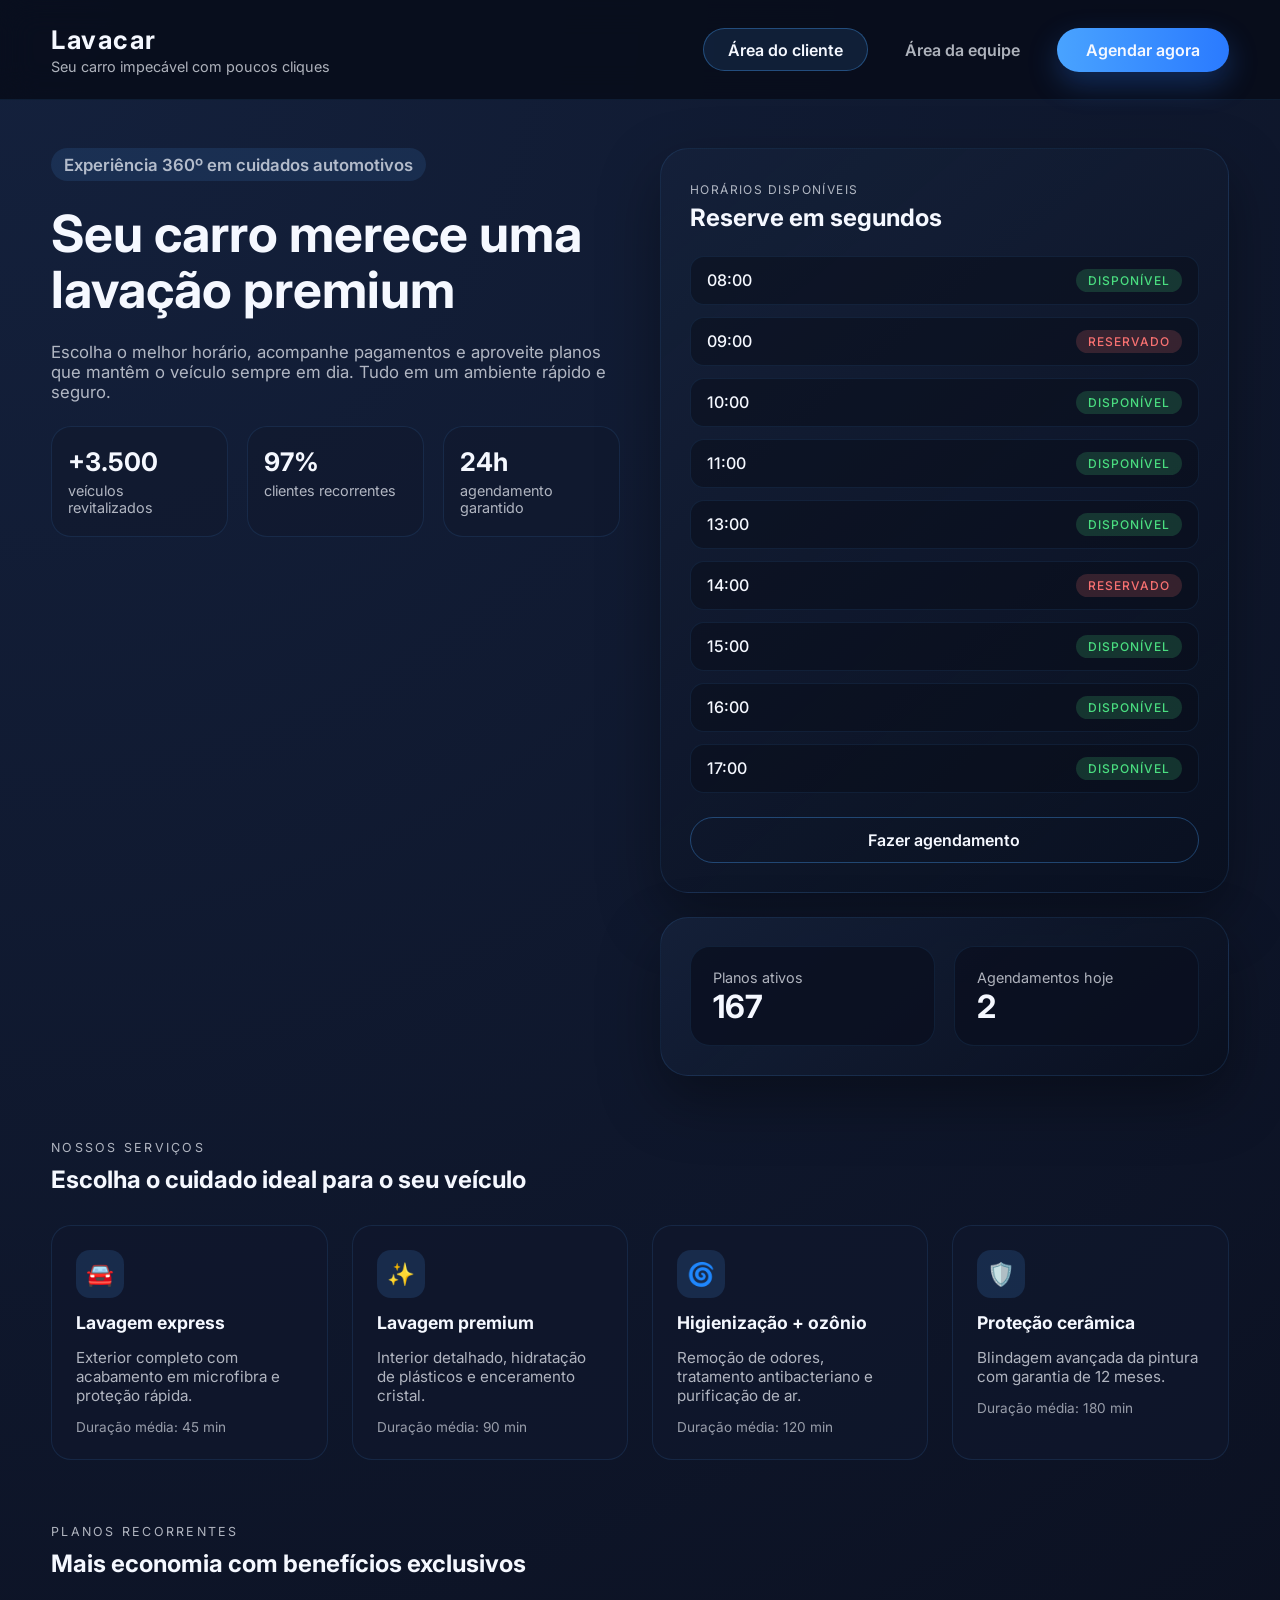
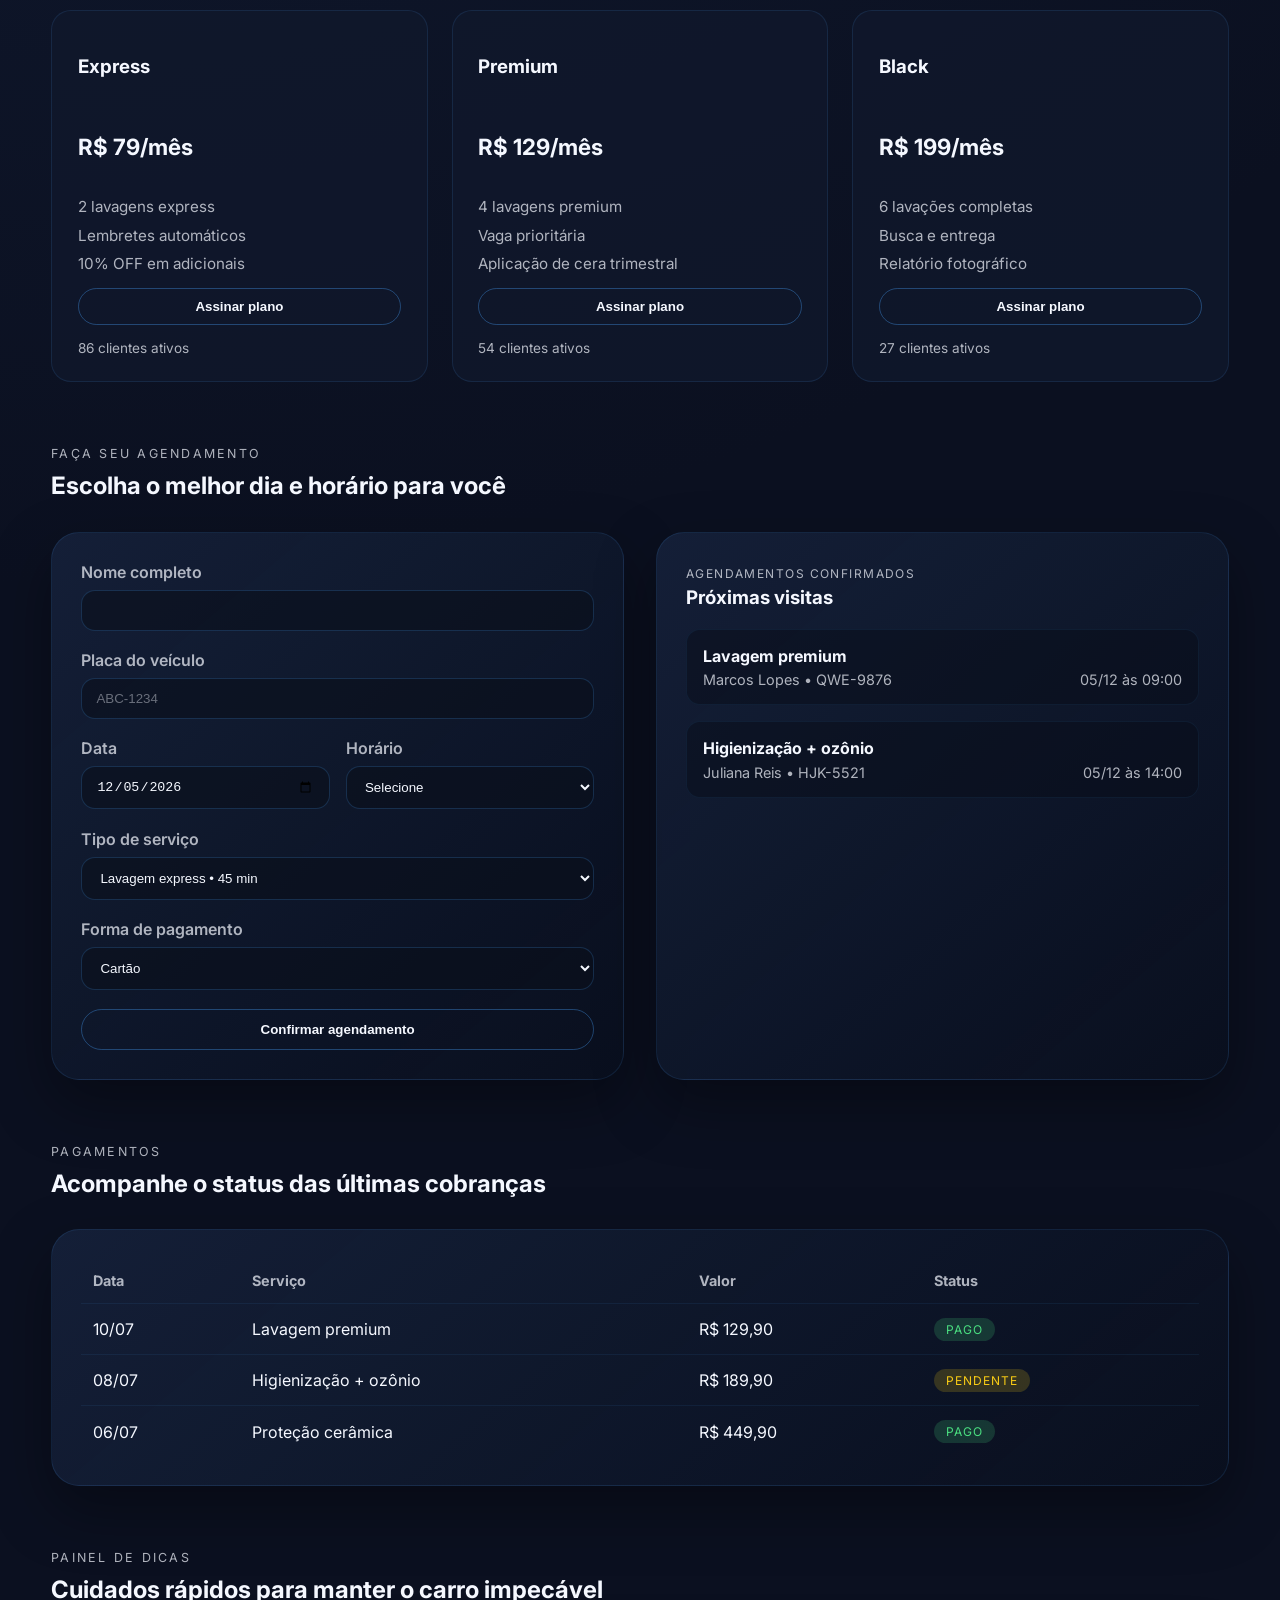
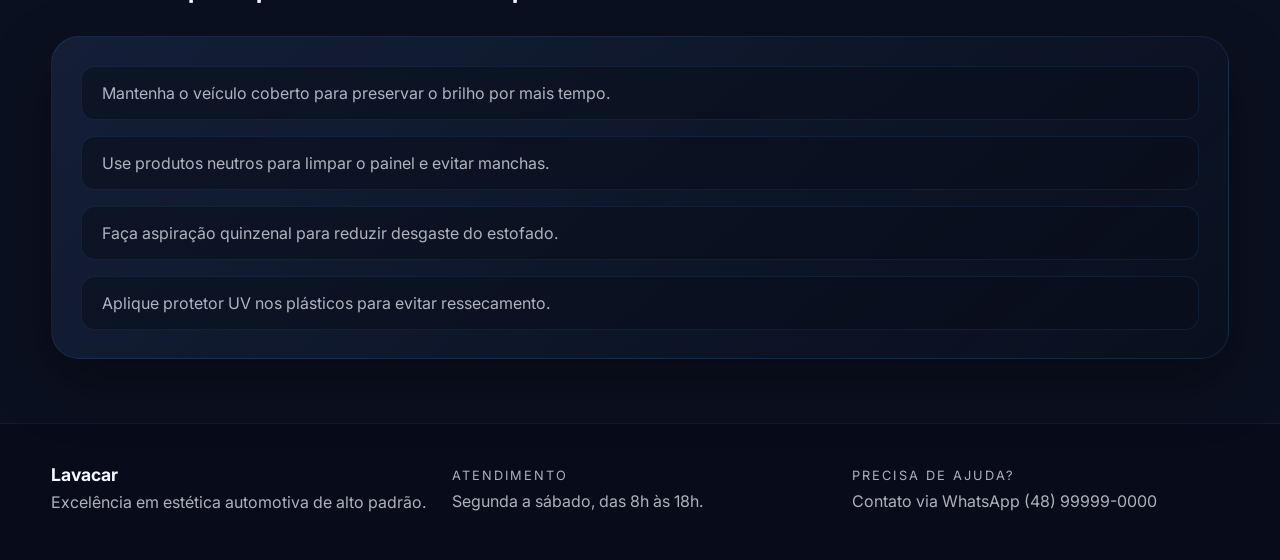
==== index.html @ 47fa8bb6 "Rebuild client and team dashboards" ====
<!DOCTYPE html>
<html lang="pt-BR">
  <head>
    <meta charset="UTF-8" />
    <meta name="viewport" content="width=device-width, initial-scale=1.0" />
    <title>Lavacar • Portal do Cliente</title>
    <link rel="preconnect" href="https://fonts.googleapis.com" />
    <link rel="preconnect" href="https://fonts.gstatic.com" crossorigin />
    <link
      href="https://fonts.googleapis.com/css2?family=Inter:wght@400;500;600;700&display=swap"
      rel="stylesheet"
    />
    <link rel="stylesheet" href="styles.css" />
  </head>
  <body data-page="cliente">
    <header class="top-bar">
      <div class="brand">
        <span class="brand__logo">Lavacar</span>
        <span class="brand__subtitle">Seu carro impecável com poucos cliques</span>
      </div>
      <nav class="top-bar__nav">
        <a class="nav-link is-active" href="index.html">Área do cliente</a>
        <a class="nav-link" href="equipe.html">Área da equipe</a>
        <a class="cta" href="#agendamento">Agendar agora</a>
      </nav>
    </header>

    <main class="page">
      <section class="hero">
        <div class="hero__content">
          <p class="hero__badge">Experiência 360º em cuidados automotivos</p>
          <h1>Seu carro merece uma lavação premium</h1>
          <p>
            Escolha o melhor horário, acompanhe pagamentos e aproveite planos que
            mantêm o veículo sempre em dia. Tudo em um ambiente rápido e seguro.
          </p>
          <div class="hero__highlights">
            <div>
              <strong>+3.500</strong>
              <span>veículos revitalizados</span>
            </div>
            <div>
              <strong>97%</strong>
              <span>clientes recorrentes</span>
            </div>
            <div>
              <strong>24h</strong>
              <span>agendamento garantido</span>
            </div>
          </div>
        </div>
        <aside class="hero__panel">
          <article class="card schedule-card">
            <header>
              <span class="card__label">Horários disponíveis</span>
              <h2>Reserve em segundos</h2>
            </header>
            <ul class="availability" id="availabilityList"></ul>
            <a href="#agendamento" class="btn-primary">Fazer agendamento</a>
          </article>
          <article class="card metric-card">
            <div>
              <span class="metric-card__label">Planos ativos</span>
              <strong id="activePlans">0</strong>
            </div>
            <div>
              <span class="metric-card__label">Agendamentos hoje</span>
              <strong id="todayBookings">0</strong>
            </div>
          </article>
        </aside>
      </section>

      <section class="section services" id="servicos">
        <header class="section__header">
          <span class="section__label">Nossos serviços</span>
          <h2>Escolha o cuidado ideal para o seu veículo</h2>
        </header>
        <div class="services__grid" id="servicesGrid"></div>
      </section>

      <section class="section plans" id="planos">
        <header class="section__header">
          <span class="section__label">Planos recorrentes</span>
          <h2>Mais economia com benefícios exclusivos</h2>
        </header>
        <div class="plans__grid" id="plansGrid"></div>
      </section>

      <section class="section booking" id="agendamento">
        <header class="section__header">
          <span class="section__label">Faça seu agendamento</span>
          <h2>Escolha o melhor dia e horário para você</h2>
        </header>
        <div class="booking__layout">
          <form class="card booking__form" id="bookingForm">
            <div class="form-field">
              <label for="bookingName">Nome completo</label>
              <input id="bookingName" name="name" type="text" required />
            </div>
            <div class="form-field">
              <label for="bookingPlate">Placa do veículo</label>
              <input
                id="bookingPlate"
                name="plate"
                type="text"
                placeholder="ABC-1234"
                required
              />
            </div>
            <div class="form-grid">
              <div class="form-field">
                <label for="bookingDate">Data</label>
                <input id="bookingDate" name="date" type="date" required />
              </div>
              <div class="form-field">
                <label for="bookingTime">Horário</label>
                <select id="bookingTime" name="time" required>
                  <option value="">Selecione</option>
                </select>
              </div>
            </div>
            <div class="form-field">
              <label for="bookingService">Tipo de serviço</label>
              <select id="bookingService" name="service" required></select>
            </div>
            <div class="form-field">
              <label for="bookingPayment">Forma de pagamento</label>
              <select id="bookingPayment" name="payment" required>
                <option value="Cartão">Cartão</option>
                <option value="Pix">Pix</option>
                <option value="Dinheiro">Dinheiro</option>
              </select>
            </div>
            <button type="submit" class="btn-primary">Confirmar agendamento</button>
          </form>
          <div class="card booking__list">
            <header>
              <span class="card__label">Agendamentos confirmados</span>
              <h3>Próximas visitas</h3>
            </header>
            <ul class="booking-list" id="bookingList"></ul>
          </div>
        </div>
      </section>

      <section class="section payments" id="pagamentos">
        <header class="section__header">
          <span class="section__label">Pagamentos</span>
          <h2>Acompanhe o status das últimas cobranças</h2>
        </header>
        <div class="card table-card">
          <table id="customerPayments">
            <thead>
              <tr>
                <th>Data</th>
                <th>Serviço</th>
                <th>Valor</th>
                <th>Status</th>
              </tr>
            </thead>
            <tbody></tbody>
          </table>
        </div>
      </section>

      <section class="section tips" id="dicas">
        <header class="section__header">
          <span class="section__label">Painel de dicas</span>
          <h2>Cuidados rápidos para manter o carro impecável</h2>
        </header>
        <div class="card tips__card">
          <ul id="tipsList"></ul>
        </div>
      </section>
    </main>

    <footer class="footer">
      <div>
        <strong>Lavacar</strong>
        <p>Excelência em estética automotiva de alto padrão.</p>
      </div>
      <div>
        <span>Atendimento</span>
        <p>Segunda a sábado, das 8h às 18h.</p>
      </div>
      <div>
        <span>Precisa de ajuda?</span>
        <p>Contato via WhatsApp (48) 99999-0000</p>
      </div>
    </footer>

    <div id="toast" class="toast" role="status" aria-live="polite"></div>

    <script src="app.js" defer></script>
  </body>
</html>
---- styles.css ----
:root {
  --bg: #0b1020;
  --bg-elevated: #11182d;
  --bg-soft: #15213a;
  --accent: #49a3ff;
  --accent-strong: #2a7aff;
  --accent-soft: rgba(73, 163, 255, 0.12);
  --text: #f5f8ff;
  --text-muted: rgba(245, 248, 255, 0.7);
  --border: rgba(114, 138, 192, 0.25);
  --success: #4ade80;
  --warning: #facc15;
  --danger: #f87171;
  --radius-lg: 28px;
  --radius-md: 20px;
  --radius-sm: 14px;
  --shadow: 0 24px 60px rgba(0, 0, 0, 0.35);
  font-family: "Inter", system-ui, -apple-system, BlinkMacSystemFont,
    "Segoe UI", sans-serif;
}

* {
  box-sizing: border-box;
}

body {
  margin: 0;
  min-height: 100vh;
  background: radial-gradient(circle at top left, #14213d 0%, #0b1020 55%);
  color: var(--text);
}

a {
  color: inherit;
  text-decoration: none;
}

.top-bar {
  position: sticky;
  top: 0;
  display: flex;
  align-items: center;
  justify-content: space-between;
  padding: 1.5rem 4vw;
  background: rgba(8, 12, 25, 0.85);
  backdrop-filter: blur(16px);
  border-bottom: 1px solid rgba(73, 163, 255, 0.1);
  z-index: 10;
}

.brand {
  display: flex;
  flex-direction: column;
  gap: 0.2rem;
}

.brand__logo {
  font-weight: 700;
  font-size: 1.6rem;
  letter-spacing: 0.06em;
}

.brand__subtitle {
  font-size: 0.9rem;
  color: var(--text-muted);
}

.top-bar__nav {
  display: flex;
  align-items: center;
  gap: 0.75rem;
}

.nav-link {
  padding: 0.65rem 1.5rem;
  border-radius: 999px;
  font-weight: 600;
  color: var(--text-muted);
  border: 1px solid transparent;
  transition: all 0.2s ease;
}

.nav-link:hover,
.nav-link:focus {
  color: var(--text);
  border-color: rgba(73, 163, 255, 0.35);
}

.nav-link.is-active {
  color: var(--text);
  background: var(--accent-soft);
  border-color: rgba(73, 163, 255, 0.35);
}

.cta {
  display: inline-flex;
  align-items: center;
  justify-content: center;
  border: none;
  border-radius: 999px;
  padding: 0.75rem 1.8rem;
  font-weight: 600;
  color: var(--text);
  background: linear-gradient(90deg, var(--accent) 0%, var(--accent-strong) 100%);
  cursor: pointer;
  box-shadow: 0 12px 30px rgba(42, 122, 255, 0.28);
  transition: transform 0.2s ease;
}

.cta:hover {
  transform: translateY(-1px);
}

.page {
  padding: 3rem 4vw 4rem;
  display: flex;
  flex-direction: column;
  gap: 4rem;
}

.hero {
  display: grid;
  grid-template-columns: repeat(auto-fit, minmax(280px, 1fr));
  gap: 2.5rem;
  align-items: stretch;
}

.hero__content {
  display: flex;
  flex-direction: column;
  gap: 1.5rem;
}

.hero__badge {
  display: inline-flex;
  align-items: center;
  gap: 0.5rem;
  padding: 0.4rem 0.8rem;
  border-radius: 999px;
  background: rgba(73, 163, 255, 0.12);
  color: var(--accent);
  font-weight: 600;
  width: fit-content;
}

.hero h1 {
  margin: 0;
  font-size: clamp(2.4rem, 4vw, 3.4rem);
  line-height: 1.1;
}

.hero p {
  margin: 0;
  color: var(--text-muted);
  font-size: 1.05rem;
}

.hero__highlights {
  display: grid;
  grid-template-columns: repeat(auto-fit, minmax(140px, 1fr));
  gap: 1.2rem;
}

.hero__highlights div {
  padding: 1.2rem 1rem;
  background: rgba(17, 24, 45, 0.55);
  border: 1px solid rgba(73, 163, 255, 0.12);
  border-radius: var(--radius-md);
  display: flex;
  flex-direction: column;
  gap: 0.35rem;
}

.hero__highlights strong {
  font-size: 1.6rem;
}

.hero__highlights span {
  color: var(--text-muted);
  font-size: 0.9rem;
}

.hero__panel {
  display: flex;
  flex-direction: column;
  gap: 1.5rem;
}

.card {
  background: linear-gradient(140deg, rgba(21, 33, 58, 0.9), rgba(9, 15, 30, 0.8));
  border-radius: var(--radius-lg);
  padding: 1.8rem;
  border: 1px solid rgba(73, 163, 255, 0.12);
  box-shadow: var(--shadow);
  display: flex;
  flex-direction: column;
  gap: 1.2rem;
}

.card header h2,
.card header h3 {
  margin: 0.3rem 0 0;
}

.card__label {
  text-transform: uppercase;
  letter-spacing: 0.12em;
  font-size: 0.75rem;
  color: var(--text-muted);
}

.schedule-card {
  gap: 1.5rem;
}

.availability {
  list-style: none;
  padding: 0;
  margin: 0;
  display: flex;
  flex-direction: column;
  gap: 0.75rem;
}

.availability li {
  display: flex;
  align-items: center;
  justify-content: space-between;
  background: rgba(8, 12, 25, 0.5);
  border-radius: var(--radius-sm);
  padding: 0.75rem 1rem;
  border: 1px solid rgba(73, 163, 255, 0.1);
  font-weight: 500;
}

.metric-card {
  flex-direction: row;
  justify-content: space-between;
  align-items: stretch;
}

.metric-card div {
  background: rgba(11, 16, 32, 0.8);
  border-radius: var(--radius-md);
  padding: 1.2rem 1.4rem;
  border: 1px solid rgba(73, 163, 255, 0.1);
  flex: 1;
}

.metric-card strong {
  display: block;
  font-size: 2rem;
}

.metric-card__label {
  font-size: 0.9rem;
  color: var(--text-muted);
}

.btn-primary {
  display: inline-flex;
  align-items: center;
  justify-content: center;
  gap: 0.4rem;
  padding: 0.75rem 1.4rem;
  border-radius: 999px;
  border: 1px solid rgba(73, 163, 255, 0.35);
  background: transparent;
  color: var(--text);
  font-weight: 600;
  cursor: pointer;
  transition: background 0.2s ease;
}

.btn-primary:hover {
  background: rgba(73, 163, 255, 0.12);
}

.section {
  display: flex;
  flex-direction: column;
  gap: 2rem;
}

.section__header {
  display: flex;
  flex-direction: column;
  gap: 0.75rem;
  max-width: 680px;
}

.section__header h1,
.section__header h2 {
  margin: 0;
  line-height: 1.1;
}

.section__label {
  font-size: 0.78rem;
  text-transform: uppercase;
  letter-spacing: 0.18em;
  color: var(--text-muted);
}

.services__grid {
  display: grid;
  grid-template-columns: repeat(auto-fit, minmax(220px, 1fr));
  gap: 1.5rem;
}

.service-card {
  background: rgba(17, 24, 45, 0.7);
  border-radius: var(--radius-md);
  padding: 1.5rem;
  border: 1px solid rgba(73, 163, 255, 0.12);
  display: flex;
  flex-direction: column;
  gap: 0.9rem;
}

.service-card__icon {
  width: 3rem;
  height: 3rem;
  border-radius: 14px;
  background: rgba(73, 163, 255, 0.15);
  display: grid;
  place-items: center;
  font-size: 1.4rem;
}

.service-card strong {
  font-size: 1.1rem;
}

.service-card span {
  color: var(--text-muted);
  font-size: 0.95rem;
}

.service-card__duration {
  color: rgba(245, 248, 255, 0.6);
  font-size: 0.85rem;
}

.plans__grid {
  display: grid;
  grid-template-columns: repeat(auto-fit, minmax(220px, 1fr));
  gap: 1.5rem;
}

.plan-card {
  background: rgba(17, 24, 45, 0.75);
  border: 1px solid rgba(73, 163, 255, 0.12);
  border-radius: var(--radius-md);
  padding: 1.6rem;
  display: flex;
  flex-direction: column;
  gap: 0.9rem;
}

.plan-card__price {
  font-size: 1.4rem;
  font-weight: 700;
}

.plan-card__active {
  color: var(--text-muted);
  font-size: 0.85rem;
}

.plan-card ul {
  padding: 0;
  margin: 0;
  list-style: none;
  display: flex;
  flex-direction: column;
  gap: 0.6rem;
  color: var(--text-muted);
  font-size: 0.95rem;
}

.plan-card button {
  margin-top: auto;
  border-radius: 999px;
  border: 1px solid rgba(73, 163, 255, 0.35);
  background: transparent;
  color: var(--text);
  padding: 0.65rem 1.4rem;
  font-weight: 600;
  cursor: pointer;
  transition: background 0.2s ease;
}

.plan-card button:hover {
  background: rgba(73, 163, 255, 0.12);
}

.booking__layout {
  display: grid;
  grid-template-columns: repeat(auto-fit, minmax(280px, 1fr));
  gap: 2rem;
}

.booking__form {
  gap: 1.2rem;
}

.form-field {
  display: flex;
  flex-direction: column;
  gap: 0.5rem;
}

.form-field label {
  font-weight: 600;
  color: var(--text-muted);
}

.form-field input,
.form-field select {
  border-radius: var(--radius-sm);
  border: 1px solid rgba(73, 163, 255, 0.2);
  padding: 0.75rem 0.9rem;
  background: rgba(10, 15, 28, 0.6);
  color: var(--text);
}

.form-field input::placeholder {
  color: rgba(245, 248, 255, 0.4);
}

.form-grid {
  display: grid;
  grid-template-columns: repeat(auto-fit, minmax(160px, 1fr));
  gap: 1rem;
}

.booking-list {
  list-style: none;
  padding: 0;
  margin: 0;
  display: flex;
  flex-direction: column;
  gap: 1rem;
}

.booking-item {
  display: flex;
  flex-direction: column;
  gap: 0.35rem;
  padding: 1rem;
  border-radius: var(--radius-sm);
  background: rgba(8, 12, 25, 0.5);
  border: 1px solid rgba(73, 163, 255, 0.08);
}

.booking-item__meta {
  display: flex;
  justify-content: space-between;
  color: var(--text-muted);
  font-size: 0.9rem;
}

.table-card table {
  width: 100%;
  border-collapse: collapse;
  color: var(--text);
}

.table-card thead {
  color: var(--text-muted);
  font-size: 0.9rem;
}

.table-card th,
.table-card td {
  padding: 0.85rem 0.75rem;
  text-align: left;
  border-bottom: 1px solid rgba(73, 163, 255, 0.08);
}

.table-card tbody tr:last-child td {
  border-bottom: none;
}

.badge {
  display: inline-flex;
  align-items: center;
  gap: 0.35rem;
  padding: 0.25rem 0.75rem;
  border-radius: 999px;
  font-size: 0.75rem;
  text-transform: uppercase;
  letter-spacing: 0.08em;
}

.badge--available {
  background: rgba(74, 222, 128, 0.18);
  color: var(--success);
}

.badge--pending {
  background: rgba(250, 204, 21, 0.18);
  color: var(--warning);
}

.badge--danger {
  background: rgba(248, 113, 113, 0.18);
  color: var(--danger);
}

.tips__card ul {
  list-style: none;
  padding: 0;
  margin: 0;
  display: grid;
  gap: 1rem;
}

.tips__card li {
  padding: 1rem 1.25rem;
  border-radius: var(--radius-sm);
  background: rgba(8, 12, 25, 0.5);
  border: 1px solid rgba(73, 163, 255, 0.1);
  color: var(--text-muted);
}

.metrics {
  display: grid;
  grid-template-columns: repeat(auto-fit, minmax(200px, 1fr));
  gap: 1.2rem;
}

.metric-tile {
  padding: 1.6rem;
  border-radius: var(--radius-md);
  background: rgba(17, 24, 45, 0.72);
  border: 1px solid rgba(73, 163, 255, 0.12);
  display: flex;
  flex-direction: column;
  gap: 0.6rem;
}

.metric-tile span {
  color: var(--text-muted);
}

.metric-tile strong {
  font-size: 2rem;
}

.tasks {
  list-style: none;
  padding: 0;
  margin: 0;
  display: flex;
  flex-direction: column;
  gap: 1.1rem;
}

.task-item {
  display: flex;
  justify-content: space-between;
  align-items: center;
  gap: 1.2rem;
  padding: 1.1rem 1.2rem;
  border-radius: var(--radius-sm);
  background: rgba(8, 12, 25, 0.45);
  border: 1px solid rgba(73, 163, 255, 0.1);
}

.task-item__actions {
  display: flex;
  align-items: center;
  gap: 0.75rem;
}

.task-item__info {
  display: flex;
  flex-direction: column;
  gap: 0.4rem;
}

.task-item__meta {
  color: var(--text-muted);
  font-size: 0.9rem;
}

.task-item button {
  border-radius: 999px;
  padding: 0.5rem 1.2rem;
  border: 1px solid rgba(73, 163, 255, 0.35);
  background: transparent;
  color: var(--text);
  font-weight: 600;
  cursor: pointer;
}

.task-item button:disabled {
  opacity: 0.4;
  cursor: not-allowed;
}

.table-card button {
  border-radius: 999px;
  padding: 0.5rem 1.1rem;
  border: 1px solid rgba(73, 163, 255, 0.35);
  background: transparent;
  color: var(--text);
  font-weight: 600;
  cursor: pointer;
}

.table-card button:disabled {
  opacity: 0.4;
  cursor: not-allowed;
}

.bulletin {
  gap: 1rem;
  background: rgba(17, 24, 45, 0.72);
}

.bulletin__note {
  padding: 1rem 1.25rem;
  border-radius: var(--radius-sm);
  background: rgba(8, 12, 25, 0.45);
  border: 1px solid rgba(73, 163, 255, 0.1);
  display: flex;
  justify-content: space-between;
  gap: 1rem;
}

.footer {
  padding: 2.5rem 4vw 3rem;
  display: grid;
  grid-template-columns: repeat(auto-fit, minmax(200px, 1fr));
  gap: 1.5rem;
  background: rgba(8, 12, 25, 0.85);
  border-top: 1px solid rgba(73, 163, 255, 0.1);
}

.footer strong {
  font-size: 1.1rem;
}

.footer span {
  text-transform: uppercase;
  letter-spacing: 0.16em;
  color: var(--text-muted);
  font-size: 0.8rem;
}

.footer p {
  color: var(--text-muted);
  margin: 0.4rem 0 0;
}

.toast {
  position: fixed;
  left: 50%;
  bottom: 2.5rem;
  transform: translateX(-50%) translateY(120%);
  background: rgba(8, 12, 25, 0.9);
  border: 1px solid rgba(73, 163, 255, 0.35);
  border-radius: 999px;
  padding: 0.75rem 1.4rem;
  color: var(--text);
  font-weight: 600;
  opacity: 0;
  transition: transform 0.3s ease, opacity 0.3s ease;
  pointer-events: none;
}

.toast.is-visible {
  transform: translateX(-50%) translateY(0);
  opacity: 1;
}

@media (max-width: 720px) {
  .top-bar {
    flex-direction: column;
    align-items: flex-start;
    gap: 1rem;
  }

  .top-bar__nav {
    flex-wrap: wrap;
  }

  .metric-card {
    flex-direction: column;
  }
}
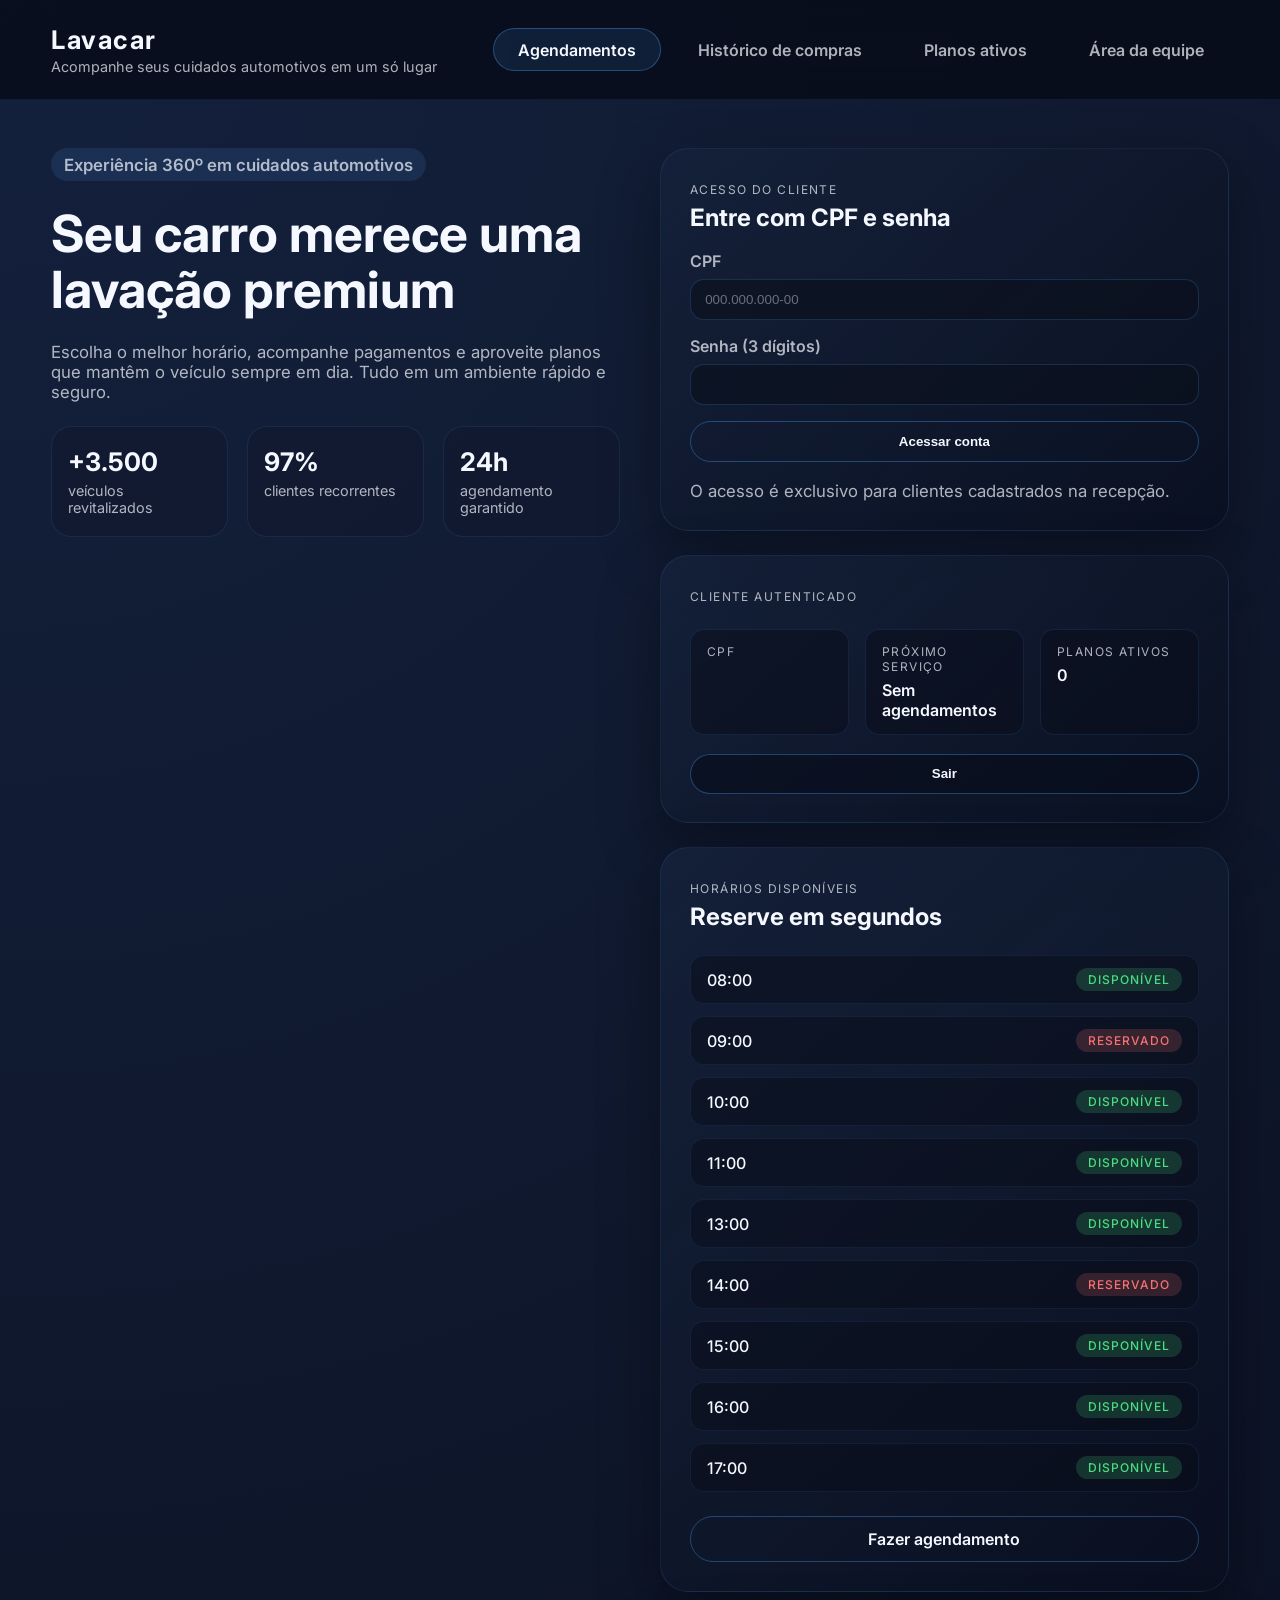
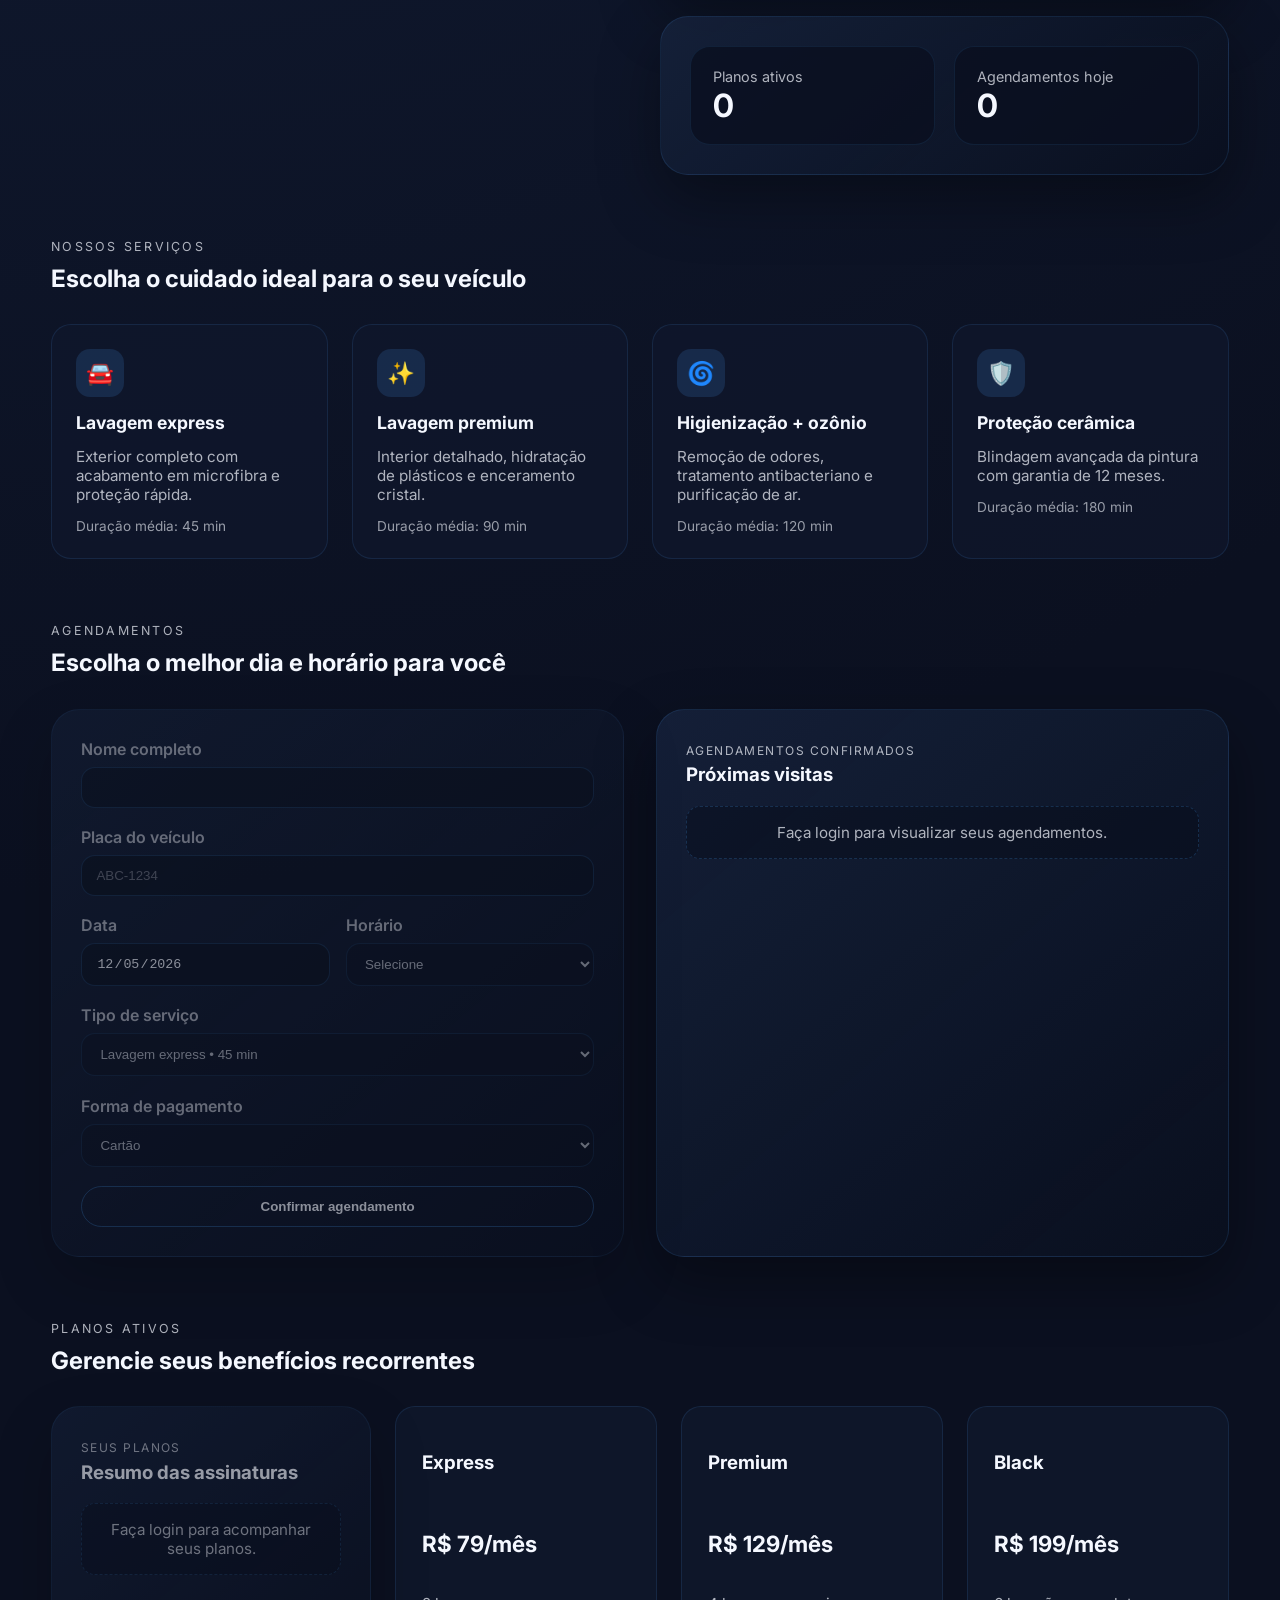
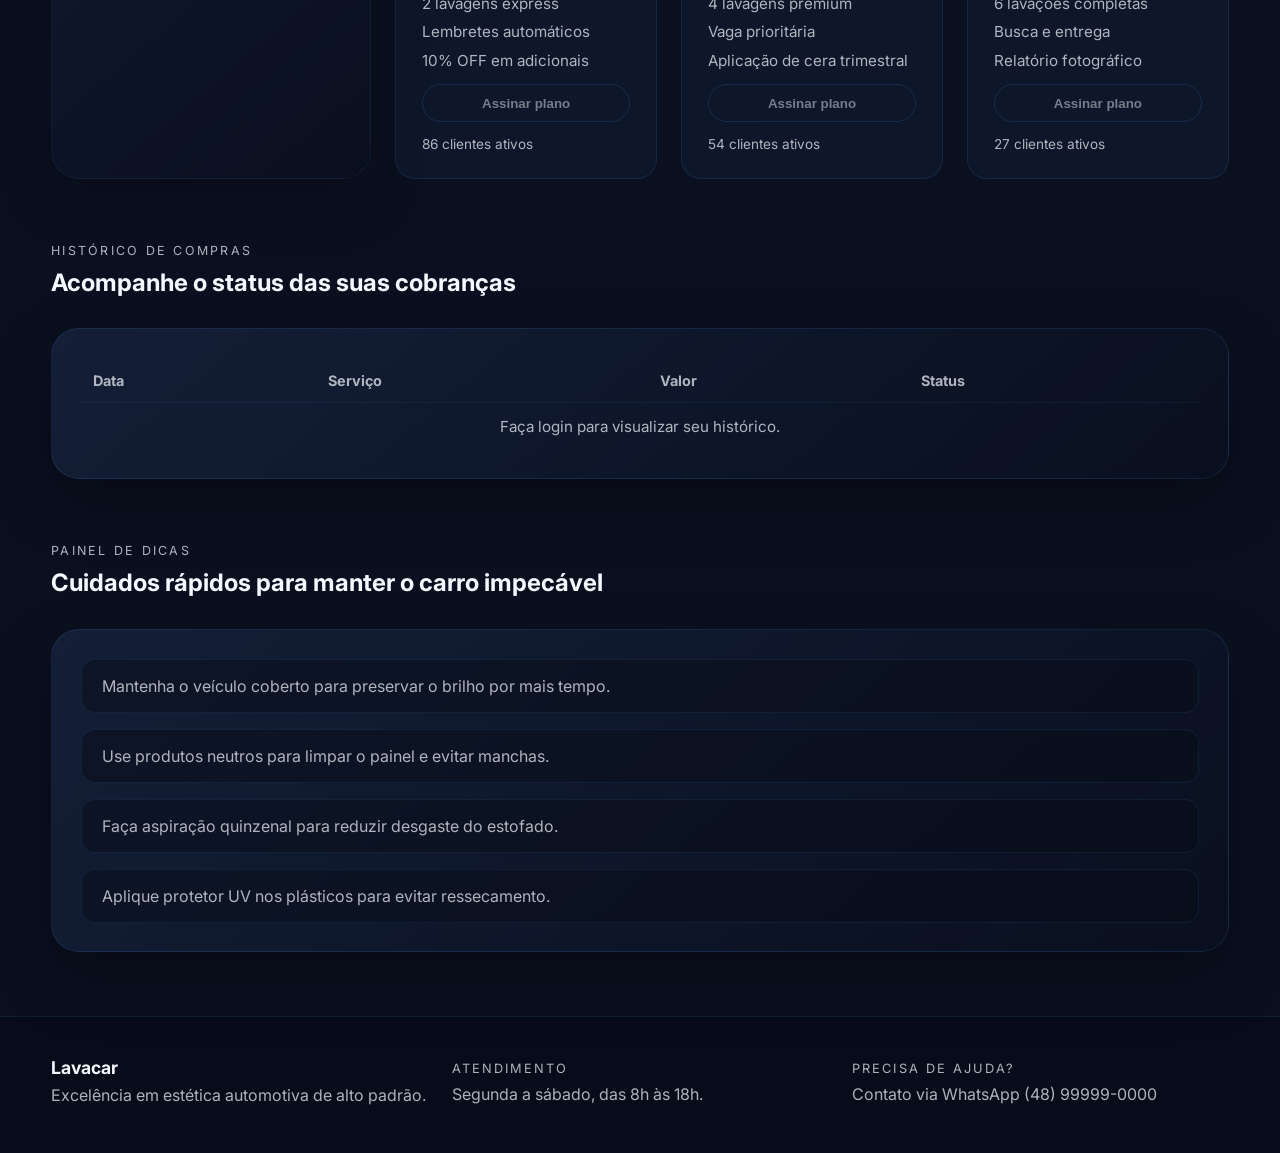
==== commit e7fd2c1c: "Gate client dashboard behind CPF login" ====
--- a/index.html
+++ b/index.html
@@ -16,12 +16,13 @@
     <header class="top-bar">
       <div class="brand">
         <span class="brand__logo">Lavacar</span>
-        <span class="brand__subtitle">Seu carro impecável com poucos cliques</span>
+        <span class="brand__subtitle">Acompanhe seus cuidados automotivos em um só lugar</span>
       </div>
       <nav class="top-bar__nav">
-        <a class="nav-link is-active" href="index.html">Área do cliente</a>
+        <a class="nav-link is-active" href="#agendamentos">Agendamentos</a>
+        <a class="nav-link" href="#historico">Histórico de compras</a>
+        <a class="nav-link" href="#planos">Planos ativos</a>
         <a class="nav-link" href="equipe.html">Área da equipe</a>
-        <a class="cta" href="#agendamento">Agendar agora</a>
       </nav>
     </header>
 
@@ -50,13 +51,60 @@
           </div>
         </div>
         <aside class="hero__panel">
+          <article class="card login-card" id="loginCard">
+            <header>
+              <span class="card__label">Acesso do cliente</span>
+              <h2>Entre com CPF e senha</h2>
+            </header>
+            <form id="loginForm" class="login-form">
+              <div class="form-field">
+                <label for="loginCpf">CPF</label>
+                <input id="loginCpf" name="cpf" type="text" inputmode="numeric" placeholder="000.000.000-00" required />
+              </div>
+              <div class="form-field">
+                <label for="loginPassword">Senha (3 dígitos)</label>
+                <input
+                  id="loginPassword"
+                  name="password"
+                  type="password"
+                  inputmode="numeric"
+                  pattern="[0-9]{3}"
+                  maxlength="3"
+                  required
+                />
+              </div>
+              <button type="submit" class="btn-primary">Acessar conta</button>
+            </form>
+            <p class="login-help">O acesso é exclusivo para clientes cadastrados na recepção.</p>
+          </article>
+          <article class="card profile-card" id="profileCard" hidden>
+            <header>
+              <span class="card__label">Cliente autenticado</span>
+              <h2 id="profileName"></h2>
+            </header>
+            <dl class="profile-card__info">
+              <div>
+                <dt>CPF</dt>
+                <dd id="profileCpf"></dd>
+              </div>
+              <div>
+                <dt>Próximo serviço</dt>
+                <dd id="profileNextBooking">Sem agendamentos</dd>
+              </div>
+              <div>
+                <dt>Planos ativos</dt>
+                <dd id="profilePlans">0</dd>
+              </div>
+            </dl>
+            <button type="button" class="btn-secondary" id="logoutButton">Sair</button>
+          </article>
           <article class="card schedule-card">
             <header>
               <span class="card__label">Horários disponíveis</span>
               <h2>Reserve em segundos</h2>
             </header>
             <ul class="availability" id="availabilityList"></ul>
-            <a href="#agendamento" class="btn-primary">Fazer agendamento</a>
+            <a href="#agendamentos" class="btn-primary">Fazer agendamento</a>
           </article>
           <article class="card metric-card">
             <div>
@@ -79,17 +127,9 @@
         <div class="services__grid" id="servicesGrid"></div>
       </section>
 
-      <section class="section plans" id="planos">
-        <header class="section__header">
-          <span class="section__label">Planos recorrentes</span>
-          <h2>Mais economia com benefícios exclusivos</h2>
-        </header>
-        <div class="plans__grid" id="plansGrid"></div>
-      </section>
-
-      <section class="section booking" id="agendamento">
-        <header class="section__header">
-          <span class="section__label">Faça seu agendamento</span>
+      <section class="section booking" id="agendamentos">
+        <header class="section__header">
+          <span class="section__label">Agendamentos</span>
           <h2>Escolha o melhor dia e horário para você</h2>
         </header>
         <div class="booking__layout">
@@ -144,10 +184,27 @@
         </div>
       </section>
 
-      <section class="section payments" id="pagamentos">
-        <header class="section__header">
-          <span class="section__label">Pagamentos</span>
-          <h2>Acompanhe o status das últimas cobranças</h2>
+      <section class="section plans" id="planos">
+        <header class="section__header">
+          <span class="section__label">Planos ativos</span>
+          <h2>Gerencie seus benefícios recorrentes</h2>
+        </header>
+        <div class="plans__layout">
+          <article class="card active-plans-card" id="activePlansCard">
+            <header>
+              <span class="card__label">Seus planos</span>
+              <h3>Resumo das assinaturas</h3>
+            </header>
+            <ul id="activePlansList" class="active-plans"></ul>
+          </article>
+          <div class="plans__grid" id="plansGrid"></div>
+        </div>
+      </section>
+
+      <section class="section payments" id="historico">
+        <header class="section__header">
+          <span class="section__label">Histórico de compras</span>
+          <h2>Acompanhe o status das suas cobranças</h2>
         </header>
         <div class="card table-card">
           <table id="customerPayments">
--- a/styles.css
+++ b/styles.css
@@ -186,6 +186,53 @@
   gap: 1.5rem;
 }
 
+.login-card {
+  gap: 1.4rem;
+}
+
+.login-form {
+  display: flex;
+  flex-direction: column;
+  gap: 1rem;
+}
+
+.login-help {
+  margin: 0;
+  font-size: 0.85rem;
+  color: var(--text-muted);
+}
+
+.profile-card {
+  gap: 1.4rem;
+}
+
+.profile-card__info {
+  display: grid;
+  grid-template-columns: repeat(auto-fit, minmax(140px, 1fr));
+  gap: 1rem;
+  margin: 0;
+}
+
+.profile-card__info div {
+  background: rgba(8, 12, 25, 0.5);
+  border: 1px solid rgba(73, 163, 255, 0.12);
+  border-radius: var(--radius-sm);
+  padding: 0.9rem 1rem;
+}
+
+.profile-card__info dt {
+  margin: 0;
+  font-size: 0.75rem;
+  text-transform: uppercase;
+  letter-spacing: 0.12em;
+  color: var(--text-muted);
+}
+
+.profile-card__info dd {
+  margin: 0.35rem 0 0;
+  font-weight: 600;
+}
+
 .card {
   background: linear-gradient(140deg, rgba(21, 33, 58, 0.9), rgba(9, 15, 30, 0.8));
   border-radius: var(--radius-lg);
@@ -276,6 +323,24 @@
   background: rgba(73, 163, 255, 0.12);
 }
 
+.btn-secondary {
+  display: inline-flex;
+  align-items: center;
+  justify-content: center;
+  padding: 0.7rem 1.4rem;
+  border-radius: 999px;
+  border: 1px solid rgba(73, 163, 255, 0.35);
+  background: rgba(8, 12, 25, 0.6);
+  color: var(--text);
+  font-weight: 600;
+  cursor: pointer;
+  transition: background 0.2s ease;
+}
+
+.btn-secondary:hover {
+  background: rgba(73, 163, 255, 0.12);
+}
+
 .section {
   display: flex;
   flex-direction: column;
@@ -348,6 +413,60 @@
   gap: 1.5rem;
 }
 
+.plans__layout {
+  display: grid;
+  grid-template-columns: minmax(260px, 320px) 1fr;
+  gap: 1.5rem;
+}
+
+@media (max-width: 900px) {
+  .plans__layout {
+    grid-template-columns: 1fr;
+  }
+}
+
+.active-plans-card {
+  gap: 1.2rem;
+}
+
+.active-plans {
+  list-style: none;
+  padding: 0;
+  margin: 0;
+  display: flex;
+  flex-direction: column;
+  gap: 1rem;
+}
+
+.active-plan {
+  display: flex;
+  justify-content: space-between;
+  align-items: center;
+  gap: 1rem;
+  padding: 1rem 1.1rem;
+  border-radius: var(--radius-sm);
+  background: rgba(8, 12, 25, 0.5);
+  border: 1px solid rgba(73, 163, 255, 0.12);
+}
+
+.active-plan strong {
+  display: block;
+  font-size: 1rem;
+}
+
+.active-plan span {
+  display: block;
+  color: var(--text-muted);
+  font-size: 0.85rem;
+}
+
+.active-plan__meta {
+  display: flex;
+  flex-direction: column;
+  align-items: flex-end;
+  gap: 0.35rem;
+}
+
 .plan-card {
   background: rgba(17, 24, 45, 0.75);
   border: 1px solid rgba(73, 163, 255, 0.12);
@@ -395,6 +514,12 @@
   background: rgba(73, 163, 255, 0.12);
 }
 
+.plan-card button:disabled,
+.plan-card button.is-disabled {
+  cursor: not-allowed;
+  opacity: 0.45;
+}
+
 .booking__layout {
   display: grid;
   grid-template-columns: repeat(auto-fit, minmax(280px, 1fr));
@@ -403,6 +528,12 @@
 
 .booking__form {
   gap: 1.2rem;
+}
+
+.booking__form.is-locked {
+  position: relative;
+  opacity: 0.55;
+  pointer-events: none;
 }
 
 .form-field {
@@ -461,6 +592,16 @@
   font-size: 0.9rem;
 }
 
+.empty-state {
+  padding: 1rem;
+  border-radius: var(--radius-sm);
+  background: rgba(8, 12, 25, 0.45);
+  border: 1px dashed rgba(73, 163, 255, 0.2);
+  color: var(--text-muted);
+  text-align: center;
+  font-size: 0.95rem;
+}
+
 .table-card table {
   width: 100%;
   border-collapse: collapse;
@@ -481,6 +622,12 @@
 
 .table-card tbody tr:last-child td {
   border-bottom: none;
+}
+
+.empty-row td {
+  text-align: center;
+  color: var(--text-muted);
+  font-size: 0.95rem;
 }
 
 .badge {
@@ -677,6 +824,10 @@
   opacity: 1;
 }
 
+.card.is-muted {
+  opacity: 0.6;
+}
+
 @media (max-width: 720px) {
   .top-bar {
     flex-direction: column;
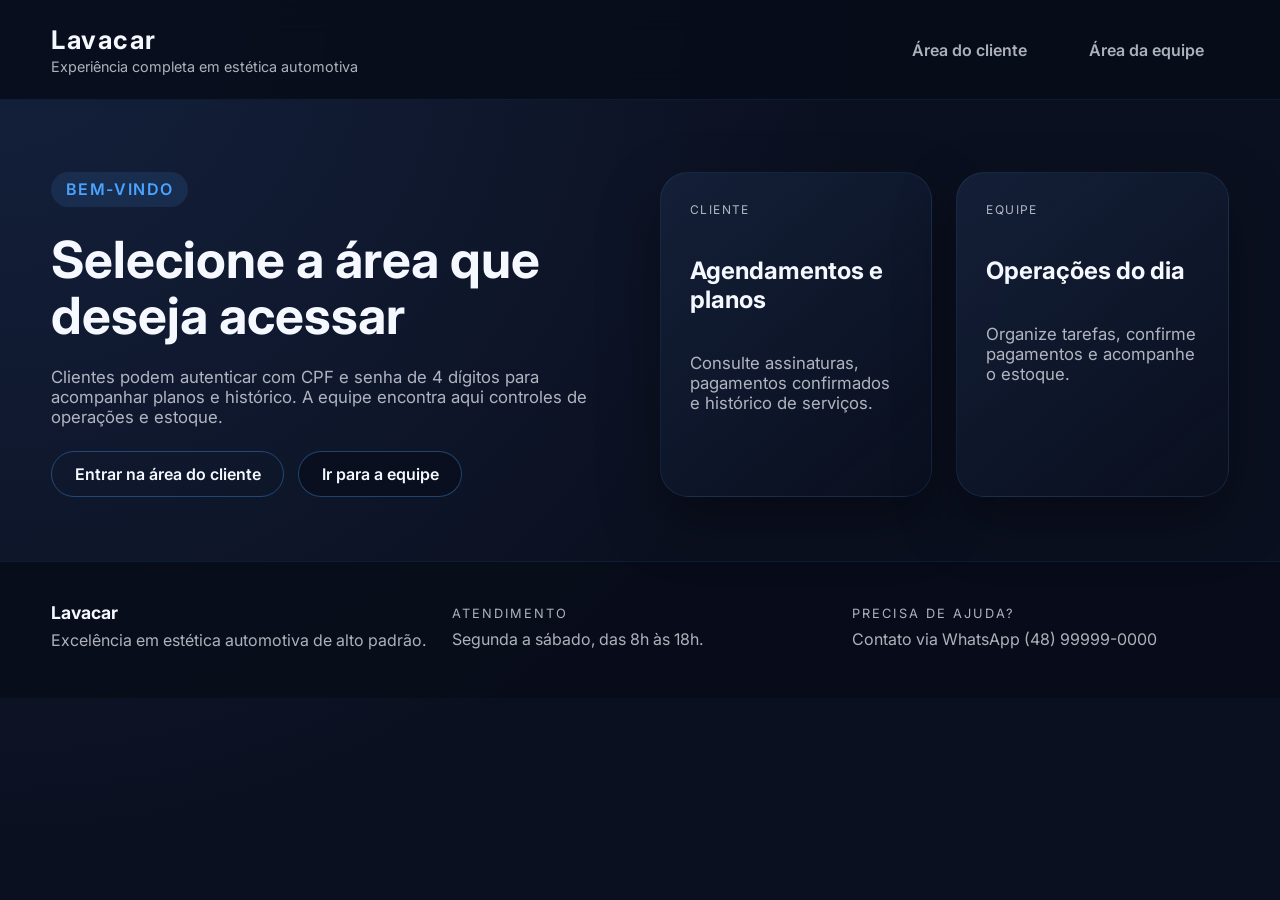
==== commit 9e4be150: "Add dedicated client authentication gateway" ====
--- a/index.html
+++ b/index.html
@@ -3,7 +3,7 @@
   <head>
     <meta charset="UTF-8" />
     <meta name="viewport" content="width=device-width, initial-scale=1.0" />
-    <title>Lavacar • Portal do Cliente</title>
+    <title>Lavacar • Escolha sua área</title>
     <link rel="preconnect" href="https://fonts.googleapis.com" />
     <link rel="preconnect" href="https://fonts.gstatic.com" crossorigin />
     <link
@@ -12,222 +12,43 @@
     />
     <link rel="stylesheet" href="styles.css" />
   </head>
-  <body data-page="cliente">
+  <body data-page="landing">
     <header class="top-bar">
       <div class="brand">
         <span class="brand__logo">Lavacar</span>
-        <span class="brand__subtitle">Acompanhe seus cuidados automotivos em um só lugar</span>
+        <span class="brand__subtitle">Experiência completa em estética automotiva</span>
       </div>
       <nav class="top-bar__nav">
-        <a class="nav-link is-active" href="#agendamentos">Agendamentos</a>
-        <a class="nav-link" href="#historico">Histórico de compras</a>
-        <a class="nav-link" href="#planos">Planos ativos</a>
+        <a class="nav-link" href="autenticacao.html">Área do cliente</a>
         <a class="nav-link" href="equipe.html">Área da equipe</a>
       </nav>
     </header>
 
-    <main class="page">
+    <main class="page page--landing">
       <section class="hero">
-        <div class="hero__content">
-          <p class="hero__badge">Experiência 360º em cuidados automotivos</p>
-          <h1>Seu carro merece uma lavação premium</h1>
+        <header class="hero__content">
+          <span class="hero__label">Bem-vindo</span>
+          <h1>Selecione a área que deseja acessar</h1>
           <p>
-            Escolha o melhor horário, acompanhe pagamentos e aproveite planos que
-            mantêm o veículo sempre em dia. Tudo em um ambiente rápido e seguro.
+            Clientes podem autenticar com CPF e senha de 4 dígitos para acompanhar planos e
+            histórico. A equipe encontra aqui controles de operações e estoque.
           </p>
-          <div class="hero__highlights">
-            <div>
-              <strong>+3.500</strong>
-              <span>veículos revitalizados</span>
-            </div>
-            <div>
-              <strong>97%</strong>
-              <span>clientes recorrentes</span>
-            </div>
-            <div>
-              <strong>24h</strong>
-              <span>agendamento garantido</span>
-            </div>
+          <div class="hero__actions">
+            <a class="btn-primary" href="autenticacao.html">Entrar na área do cliente</a>
+            <a class="btn-secondary" href="equipe.html">Ir para a equipe</a>
           </div>
-        </div>
-        <aside class="hero__panel">
-          <article class="card login-card" id="loginCard">
-            <header>
-              <span class="card__label">Acesso do cliente</span>
-              <h2>Entre com CPF e senha</h2>
-            </header>
-            <form id="loginForm" class="login-form">
-              <div class="form-field">
-                <label for="loginCpf">CPF</label>
-                <input id="loginCpf" name="cpf" type="text" inputmode="numeric" placeholder="000.000.000-00" required />
-              </div>
-              <div class="form-field">
-                <label for="loginPassword">Senha (3 dígitos)</label>
-                <input
-                  id="loginPassword"
-                  name="password"
-                  type="password"
-                  inputmode="numeric"
-                  pattern="[0-9]{3}"
-                  maxlength="3"
-                  required
-                />
-              </div>
-              <button type="submit" class="btn-primary">Acessar conta</button>
-            </form>
-            <p class="login-help">O acesso é exclusivo para clientes cadastrados na recepção.</p>
+        </header>
+        <div class="hero__cards">
+          <article class="card hero-card">
+            <span class="card__label">Cliente</span>
+            <h2>Agendamentos e planos</h2>
+            <p>Consulte assinaturas, pagamentos confirmados e histórico de serviços.</p>
           </article>
-          <article class="card profile-card" id="profileCard" hidden>
-            <header>
-              <span class="card__label">Cliente autenticado</span>
-              <h2 id="profileName"></h2>
-            </header>
-            <dl class="profile-card__info">
-              <div>
-                <dt>CPF</dt>
-                <dd id="profileCpf"></dd>
-              </div>
-              <div>
-                <dt>Próximo serviço</dt>
-                <dd id="profileNextBooking">Sem agendamentos</dd>
-              </div>
-              <div>
-                <dt>Planos ativos</dt>
-                <dd id="profilePlans">0</dd>
-              </div>
-            </dl>
-            <button type="button" class="btn-secondary" id="logoutButton">Sair</button>
+          <article class="card hero-card">
+            <span class="card__label">Equipe</span>
+            <h2>Operações do dia</h2>
+            <p>Organize tarefas, confirme pagamentos e acompanhe o estoque.</p>
           </article>
-          <article class="card schedule-card">
-            <header>
-              <span class="card__label">Horários disponíveis</span>
-              <h2>Reserve em segundos</h2>
-            </header>
-            <ul class="availability" id="availabilityList"></ul>
-            <a href="#agendamentos" class="btn-primary">Fazer agendamento</a>
-          </article>
-          <article class="card metric-card">
-            <div>
-              <span class="metric-card__label">Planos ativos</span>
-              <strong id="activePlans">0</strong>
-            </div>
-            <div>
-              <span class="metric-card__label">Agendamentos hoje</span>
-              <strong id="todayBookings">0</strong>
-            </div>
-          </article>
-        </aside>
-      </section>
-
-      <section class="section services" id="servicos">
-        <header class="section__header">
-          <span class="section__label">Nossos serviços</span>
-          <h2>Escolha o cuidado ideal para o seu veículo</h2>
-        </header>
-        <div class="services__grid" id="servicesGrid"></div>
-      </section>
-
-      <section class="section booking" id="agendamentos">
-        <header class="section__header">
-          <span class="section__label">Agendamentos</span>
-          <h2>Escolha o melhor dia e horário para você</h2>
-        </header>
-        <div class="booking__layout">
-          <form class="card booking__form" id="bookingForm">
-            <div class="form-field">
-              <label for="bookingName">Nome completo</label>
-              <input id="bookingName" name="name" type="text" required />
-            </div>
-            <div class="form-field">
-              <label for="bookingPlate">Placa do veículo</label>
-              <input
-                id="bookingPlate"
-                name="plate"
-                type="text"
-                placeholder="ABC-1234"
-                required
-              />
-            </div>
-            <div class="form-grid">
-              <div class="form-field">
-                <label for="bookingDate">Data</label>
-                <input id="bookingDate" name="date" type="date" required />
-              </div>
-              <div class="form-field">
-                <label for="bookingTime">Horário</label>
-                <select id="bookingTime" name="time" required>
-                  <option value="">Selecione</option>
-                </select>
-              </div>
-            </div>
-            <div class="form-field">
-              <label for="bookingService">Tipo de serviço</label>
-              <select id="bookingService" name="service" required></select>
-            </div>
-            <div class="form-field">
-              <label for="bookingPayment">Forma de pagamento</label>
-              <select id="bookingPayment" name="payment" required>
-                <option value="Cartão">Cartão</option>
-                <option value="Pix">Pix</option>
-                <option value="Dinheiro">Dinheiro</option>
-              </select>
-            </div>
-            <button type="submit" class="btn-primary">Confirmar agendamento</button>
-          </form>
-          <div class="card booking__list">
-            <header>
-              <span class="card__label">Agendamentos confirmados</span>
-              <h3>Próximas visitas</h3>
-            </header>
-            <ul class="booking-list" id="bookingList"></ul>
-          </div>
-        </div>
-      </section>
-
-      <section class="section plans" id="planos">
-        <header class="section__header">
-          <span class="section__label">Planos ativos</span>
-          <h2>Gerencie seus benefícios recorrentes</h2>
-        </header>
-        <div class="plans__layout">
-          <article class="card active-plans-card" id="activePlansCard">
-            <header>
-              <span class="card__label">Seus planos</span>
-              <h3>Resumo das assinaturas</h3>
-            </header>
-            <ul id="activePlansList" class="active-plans"></ul>
-          </article>
-          <div class="plans__grid" id="plansGrid"></div>
-        </div>
-      </section>
-
-      <section class="section payments" id="historico">
-        <header class="section__header">
-          <span class="section__label">Histórico de compras</span>
-          <h2>Acompanhe o status das suas cobranças</h2>
-        </header>
-        <div class="card table-card">
-          <table id="customerPayments">
-            <thead>
-              <tr>
-                <th>Data</th>
-                <th>Serviço</th>
-                <th>Valor</th>
-                <th>Status</th>
-              </tr>
-            </thead>
-            <tbody></tbody>
-          </table>
-        </div>
-      </section>
-
-      <section class="section tips" id="dicas">
-        <header class="section__header">
-          <span class="section__label">Painel de dicas</span>
-          <h2>Cuidados rápidos para manter o carro impecável</h2>
-        </header>
-        <div class="card tips__card">
-          <ul id="tipsList"></ul>
         </div>
       </section>
     </main>
@@ -246,9 +67,5 @@
         <p>Contato via WhatsApp (48) 99999-0000</p>
       </div>
     </footer>
-
-    <div id="toast" class="toast" role="status" aria-live="polite"></div>
-
-    <script src="app.js" defer></script>
   </body>
 </html>
--- a/styles.css
+++ b/styles.css
@@ -118,6 +118,16 @@
   gap: 4rem;
 }
 
+.page--compact {
+  padding-top: 2.5rem;
+  gap: 3rem;
+}
+
+.page--landing {
+  padding-top: 4.5rem;
+  gap: 4.5rem;
+}
+
 .hero {
   display: grid;
   grid-template-columns: repeat(auto-fit, minmax(280px, 1fr));
@@ -125,6 +135,33 @@
   align-items: stretch;
 }
 
+.hero__label {
+  display: inline-flex;
+  align-items: center;
+  gap: 0.4rem;
+  padding: 0.45rem 0.9rem;
+  border-radius: 999px;
+  background: rgba(73, 163, 255, 0.12);
+  color: var(--accent);
+  font-weight: 600;
+  text-transform: uppercase;
+  letter-spacing: 0.1em;
+  width: fit-content;
+}
+
+.access__grid {
+  display: grid;
+  grid-template-columns: repeat(auto-fit, minmax(280px, 1fr));
+  gap: 1.5rem;
+  align-items: stretch;
+}
+
+.auth__grid {
+  display: grid;
+  grid-template-columns: repeat(auto-fit, minmax(280px, 1fr));
+  gap: 1.5rem;
+}
+
 .hero__content {
   display: flex;
   flex-direction: column;
@@ -153,6 +190,23 @@
   margin: 0;
   color: var(--text-muted);
   font-size: 1.05rem;
+}
+
+.hero__actions {
+  display: flex;
+  flex-wrap: wrap;
+  gap: 0.9rem;
+}
+
+.hero__cards {
+  display: grid;
+  grid-template-columns: repeat(auto-fit, minmax(220px, 1fr));
+  gap: 1.5rem;
+}
+
+.hero-card {
+  justify-content: flex-start;
+  min-height: 200px;
 }
 
 .hero__highlights {
@@ -190,7 +244,17 @@
   gap: 1.4rem;
 }
 
+.signup-card {
+  gap: 1.4rem;
+}
+
 .login-form {
+  display: flex;
+  flex-direction: column;
+  gap: 1rem;
+}
+
+.signup-form {
   display: flex;
   flex-direction: column;
   gap: 1rem;
@@ -843,3 +907,43 @@
     flex-direction: column;
   }
 }
+
+body.redirect {
+  min-height: 100vh;
+  display: grid;
+  place-items: center;
+  background: radial-gradient(circle at top, rgba(73, 163, 255, 0.15), transparent 60%),
+    linear-gradient(135deg, rgba(12, 21, 48, 0.9), rgba(8, 12, 25, 0.98));
+  color: var(--text);
+  padding: 2rem;
+  text-align: center;
+}
+
+.redirect__content {
+  max-width: 36rem;
+  background: rgba(10, 16, 36, 0.85);
+  border: 1px solid rgba(73, 163, 255, 0.35);
+  border-radius: 1.5rem;
+  padding: 3rem 2.5rem;
+  box-shadow: 0 24px 60px rgba(8, 12, 25, 0.55);
+}
+
+.redirect__content h1 {
+  font-size: clamp(1.75rem, 3vw + 1rem, 2.5rem);
+  margin-bottom: 1rem;
+}
+
+.redirect__content p {
+  font-size: 1rem;
+  line-height: 1.6;
+}
+
+.redirect__content a {
+  color: var(--accent);
+  font-weight: 600;
+  text-decoration: none;
+}
+
+.redirect__content a:hover {
+  text-decoration: underline;
+}
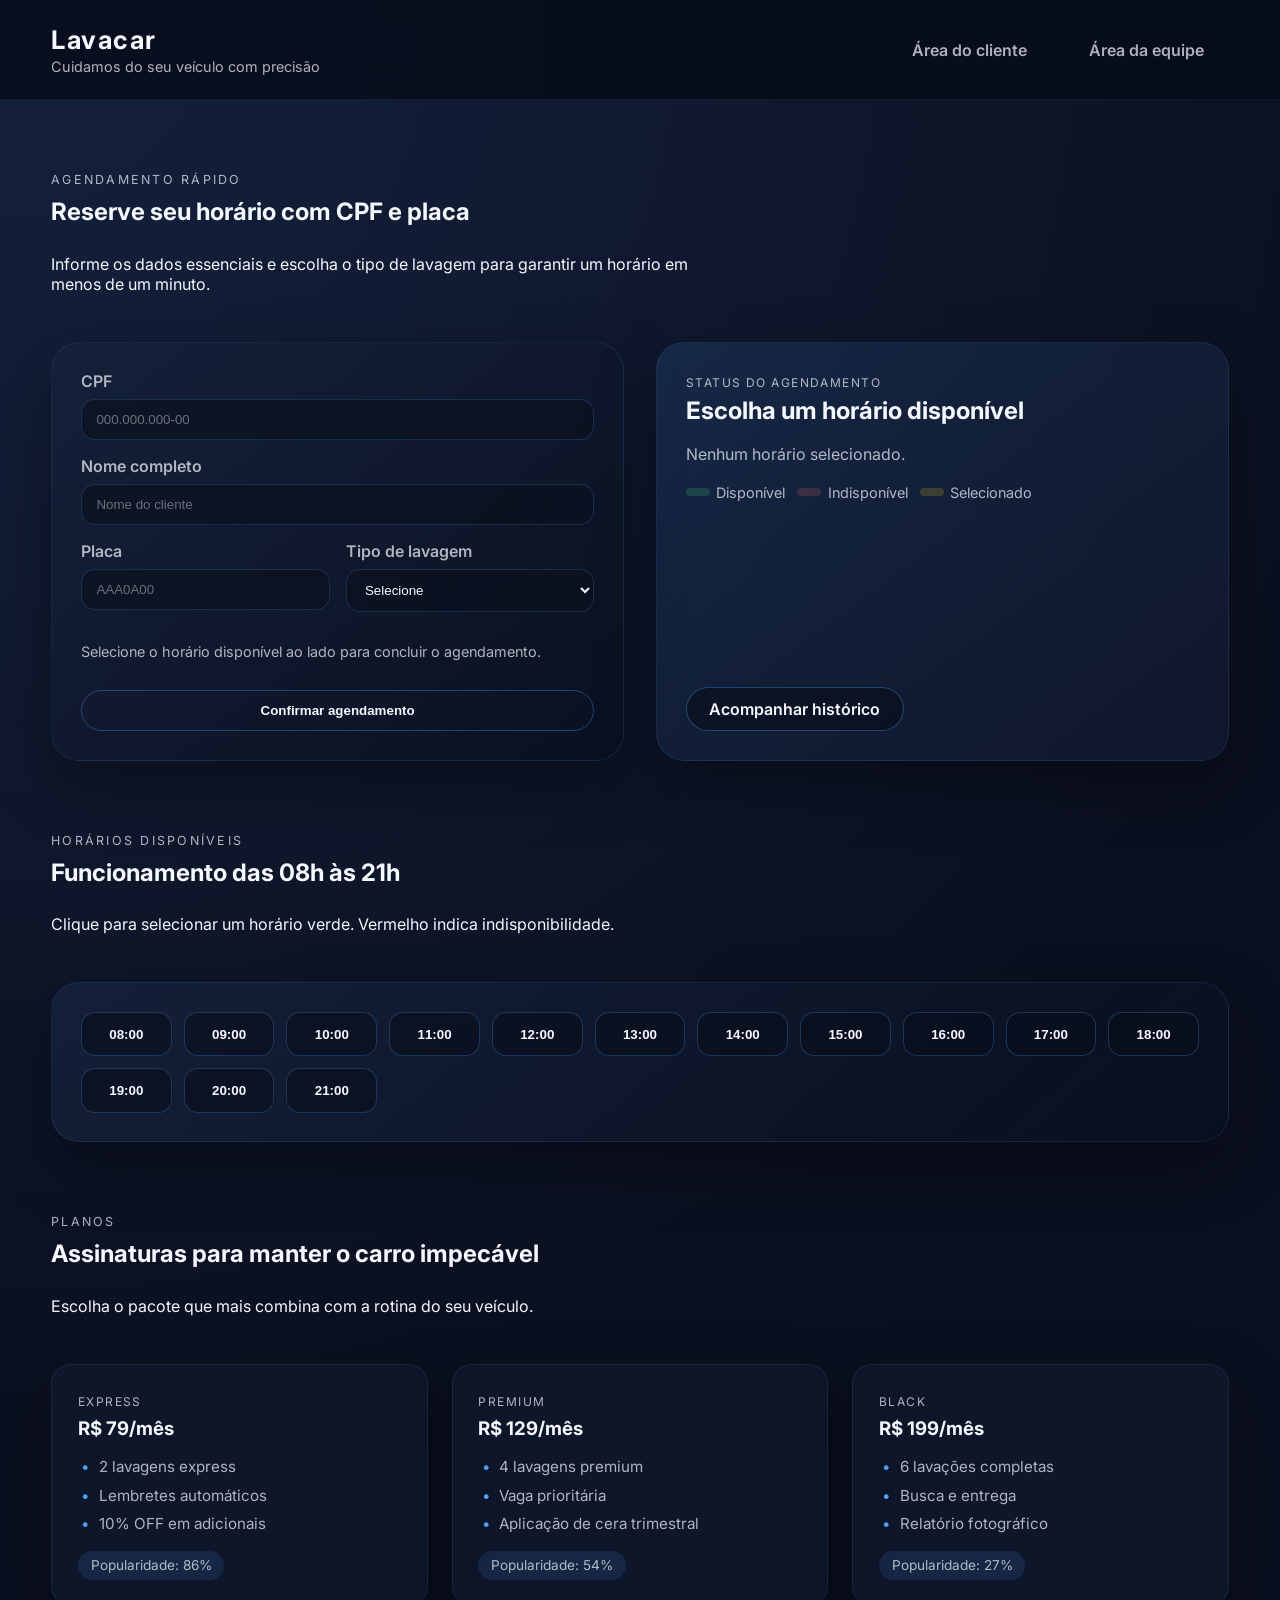
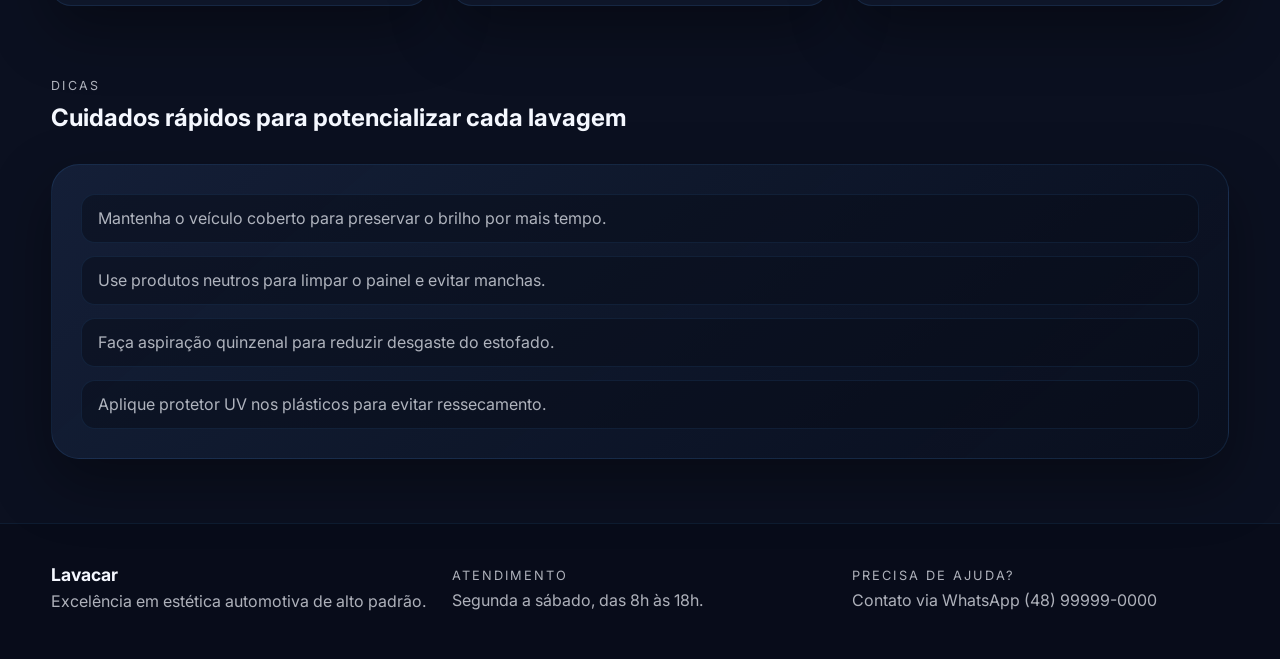
==== commit 17944907: "Implement quick scheduling flow and synced dashboards" ====
--- a/index.html
+++ b/index.html
@@ -3,7 +3,7 @@
   <head>
     <meta charset="UTF-8" />
     <meta name="viewport" content="width=device-width, initial-scale=1.0" />
-    <title>Lavacar • Escolha sua área</title>
+    <title>Lavacar • Agendamento e planos</title>
     <link rel="preconnect" href="https://fonts.googleapis.com" />
     <link rel="preconnect" href="https://fonts.gstatic.com" crossorigin />
     <link
@@ -16,7 +16,7 @@
     <header class="top-bar">
       <div class="brand">
         <span class="brand__logo">Lavacar</span>
-        <span class="brand__subtitle">Experiência completa em estética automotiva</span>
+        <span class="brand__subtitle">Cuidamos do seu veículo com precisão</span>
       </div>
       <nav class="top-bar__nav">
         <a class="nav-link" href="autenticacao.html">Área do cliente</a>
@@ -25,30 +25,86 @@
     </header>
 
     <main class="page page--landing">
-      <section class="hero">
-        <header class="hero__content">
-          <span class="hero__label">Bem-vindo</span>
-          <h1>Selecione a área que deseja acessar</h1>
+      <section class="section quick-booking" id="agendamento">
+        <header class="section__header">
+          <span class="section__label">Agendamento rápido</span>
+          <h1>Reserve seu horário com CPF e placa</h1>
           <p>
-            Clientes podem autenticar com CPF e senha de 4 dígitos para acompanhar planos e
-            histórico. A equipe encontra aqui controles de operações e estoque.
+            Informe os dados essenciais e escolha o tipo de lavagem para garantir um horário em
+            menos de um minuto.
           </p>
-          <div class="hero__actions">
-            <a class="btn-primary" href="autenticacao.html">Entrar na área do cliente</a>
-            <a class="btn-secondary" href="equipe.html">Ir para a equipe</a>
-          </div>
         </header>
-        <div class="hero__cards">
-          <article class="card hero-card">
-            <span class="card__label">Cliente</span>
-            <h2>Agendamentos e planos</h2>
-            <p>Consulte assinaturas, pagamentos confirmados e histórico de serviços.</p>
-          </article>
-          <article class="card hero-card">
-            <span class="card__label">Equipe</span>
-            <h2>Operações do dia</h2>
-            <p>Organize tarefas, confirme pagamentos e acompanhe o estoque.</p>
-          </article>
+        <div class="quick-booking__grid">
+          <form class="card quick-booking__form" id="quickBookingForm" novalidate>
+            <div class="form-group">
+              <label for="bookingCpf">CPF</label>
+              <input type="text" id="bookingCpf" name="cpf" inputmode="numeric" maxlength="14" placeholder="000.000.000-00" required />
+            </div>
+            <div class="form-group">
+              <label for="bookingName">Nome completo</label>
+              <input type="text" id="bookingName" name="name" placeholder="Nome do cliente" required />
+            </div>
+            <div class="form-row">
+              <div class="form-group">
+                <label for="bookingPlate">Placa</label>
+                <input type="text" id="bookingPlate" name="plate" maxlength="8" placeholder="AAA0A00" required />
+              </div>
+              <div class="form-group">
+                <label for="bookingService">Tipo de lavagem</label>
+                <select id="bookingService" name="service" required>
+                  <option value="">Selecione</option>
+                </select>
+              </div>
+            </div>
+            <p class="form-helper">Selecione o horário disponível ao lado para concluir o agendamento.</p>
+            <button type="submit" class="btn-primary">Confirmar agendamento</button>
+          </form>
+
+          <aside class="card quick-booking__details">
+            <header>
+              <span class="card__label">Status do agendamento</span>
+              <h2>Escolha um horário disponível</h2>
+            </header>
+            <p id="selectedSlotInfo">Nenhum horário selecionado.</p>
+            <ul class="legend">
+              <li><span class="badge badge--available"></span> Disponível</li>
+              <li><span class="badge badge--danger"></span> Indisponível</li>
+              <li><span class="badge badge--pending"></span> Selecionado</li>
+            </ul>
+            <div class="details__cta">
+              <a class="btn-secondary" href="autenticacao.html">Acompanhar histórico</a>
+            </div>
+          </aside>
+        </div>
+      </section>
+
+      <section class="section slots" id="horarios">
+        <header class="section__header">
+          <span class="section__label">Horários disponíveis</span>
+          <h2>Funcionamento das 08h às 21h</h2>
+          <p>Clique para selecionar um horário verde. Vermelho indica indisponibilidade.</p>
+        </header>
+        <div class="card slots-card">
+          <ul class="time-slots" id="timeSlotsList"></ul>
+        </div>
+      </section>
+
+      <section class="section plans" id="planos">
+        <header class="section__header">
+          <span class="section__label">Planos</span>
+          <h2>Assinaturas para manter o carro impecável</h2>
+          <p>Escolha o pacote que mais combina com a rotina do seu veículo.</p>
+        </header>
+        <div class="plan-grid" id="planCards"></div>
+      </section>
+
+      <section class="section tips" id="dicas">
+        <header class="section__header">
+          <span class="section__label">Dicas</span>
+          <h2>Cuidados rápidos para potencializar cada lavagem</h2>
+        </header>
+        <div class="card tips-card">
+          <ul id="tipsList"></ul>
         </div>
       </section>
     </main>
@@ -67,5 +123,8 @@
         <p>Contato via WhatsApp (48) 99999-0000</p>
       </div>
     </footer>
+    <div id="toast" class="toast" role="status" aria-live="polite"></div>
+
+    <script src="app.js" defer></script>
   </body>
 </html>
--- a/styles.css
+++ b/styles.css
@@ -92,6 +92,10 @@
   border-color: rgba(73, 163, 255, 0.35);
 }
 
+.is-muted {
+  color: var(--text-muted);
+}
+
 .cta {
   display: inline-flex;
   align-items: center;
@@ -600,19 +604,23 @@
   pointer-events: none;
 }
 
-.form-field {
+.form-field,
+.form-group {
   display: flex;
   flex-direction: column;
   gap: 0.5rem;
 }
 
-.form-field label {
+.form-field label,
+.form-group label {
   font-weight: 600;
   color: var(--text-muted);
 }
 
 .form-field input,
-.form-field select {
+.form-field select,
+.form-group input,
+.form-group select {
   border-radius: var(--radius-sm);
   border: 1px solid rgba(73, 163, 255, 0.2);
   padding: 0.75rem 0.9rem;
@@ -620,14 +628,201 @@
   color: var(--text);
 }
 
-.form-field input::placeholder {
+.form-field input::placeholder,
+.form-group input::placeholder {
   color: rgba(245, 248, 255, 0.4);
 }
 
-.form-grid {
+.form-grid,
+.form-row {
   display: grid;
   grid-template-columns: repeat(auto-fit, minmax(160px, 1fr));
   gap: 1rem;
+}
+
+.form-row {
+  grid-template-columns: repeat(auto-fit, minmax(140px, 1fr));
+}
+
+.form-helper {
+  font-size: 0.9rem;
+  color: var(--text-muted);
+}
+
+.quick-booking__grid {
+  display: grid;
+  grid-template-columns: repeat(auto-fit, minmax(320px, 1fr));
+  gap: 2rem;
+  align-items: stretch;
+}
+
+.quick-booking__form {
+  display: flex;
+  flex-direction: column;
+  gap: 1rem;
+}
+
+.quick-booking__details {
+  display: flex;
+  flex-direction: column;
+  gap: 1.2rem;
+  background: linear-gradient(145deg, rgba(73, 163, 255, 0.12), rgba(17, 24, 45, 0.9));
+}
+
+.quick-booking__details p {
+  margin: 0;
+  color: var(--text-muted);
+}
+
+.details__cta {
+  margin-top: auto;
+}
+
+.details__cta .btn-secondary {
+  width: fit-content;
+}
+
+.time-slots {
+  list-style: none;
+  margin: 0;
+  padding: 0;
+  display: grid;
+  grid-template-columns: repeat(auto-fit, minmax(90px, 1fr));
+  gap: 0.75rem;
+}
+
+.time-slots li {
+  margin: 0;
+}
+
+.slot {
+  width: 100%;
+  border-radius: var(--radius-sm);
+  border: 1px solid rgba(73, 163, 255, 0.25);
+  padding: 0.85rem 0.75rem;
+  background: rgba(10, 15, 28, 0.65);
+  color: var(--text);
+  font-weight: 600;
+  text-align: center;
+  cursor: pointer;
+  transition: transform 0.2s ease, border-color 0.2s ease, background 0.2s ease;
+}
+
+.slot:hover,
+.slot:focus-visible {
+  transform: translateY(-2px);
+}
+
+.slot:disabled {
+  cursor: not-allowed;
+  transform: none;
+}
+
+.slot--available:hover,
+.slot--available:focus-visible {
+  border-color: rgba(73, 163, 255, 0.6);
+}
+
+.slot--booked {
+  background: rgba(248, 113, 113, 0.18);
+  border-color: rgba(248, 113, 113, 0.35);
+  color: #fca5a5;
+}
+
+.slot--selected {
+  background: rgba(250, 204, 21, 0.2);
+  border-color: rgba(250, 204, 21, 0.6);
+  color: #fde68a;
+}
+
+.legend {
+  list-style: none;
+  display: flex;
+  flex-wrap: wrap;
+  gap: 0.75rem;
+  margin: 0;
+  padding: 0;
+  color: var(--text-muted);
+  font-size: 0.9rem;
+}
+
+.legend li {
+  display: inline-flex;
+  align-items: center;
+  gap: 0.4rem;
+}
+
+.plan-grid {
+  display: grid;
+  grid-template-columns: repeat(auto-fit, minmax(240px, 1fr));
+  gap: 1.5rem;
+}
+
+.plan-card {
+  display: flex;
+  flex-direction: column;
+  gap: 1.1rem;
+}
+
+.plan-card header h3 {
+  margin: 0.4rem 0 0;
+}
+
+.plan-card__benefits {
+  list-style: none;
+  margin: 0;
+  padding: 0;
+  display: flex;
+  flex-direction: column;
+  gap: 0.55rem;
+}
+
+.plan-card__benefits li {
+  position: relative;
+  padding-left: 1.3rem;
+  color: var(--text-muted);
+}
+
+.plan-card__benefits li::before {
+  content: "•";
+  position: absolute;
+  left: 0.2rem;
+  color: var(--accent);
+}
+
+.plan-card__trend {
+  display: inline-flex;
+  align-items: center;
+  gap: 0.35rem;
+  padding: 0.4rem 0.8rem;
+  border-radius: 999px;
+  background: rgba(73, 163, 255, 0.12);
+  color: var(--text-muted);
+  font-size: 0.85rem;
+}
+
+.tips-card ul {
+  list-style: none;
+  margin: 0;
+  padding: 0;
+  display: flex;
+  flex-direction: column;
+  gap: 0.8rem;
+}
+
+.tips-card li {
+  padding: 0.85rem 1rem;
+  border-radius: var(--radius-sm);
+  background: rgba(8, 12, 25, 0.5);
+  border: 1px solid rgba(73, 163, 255, 0.1);
+  color: var(--text-muted);
+}
+
+.portal__grid {
+  display: grid;
+  grid-template-columns: repeat(auto-fit, minmax(320px, 1fr));
+  gap: 1.5rem;
+  align-items: start;
 }
 
 .booking-list {
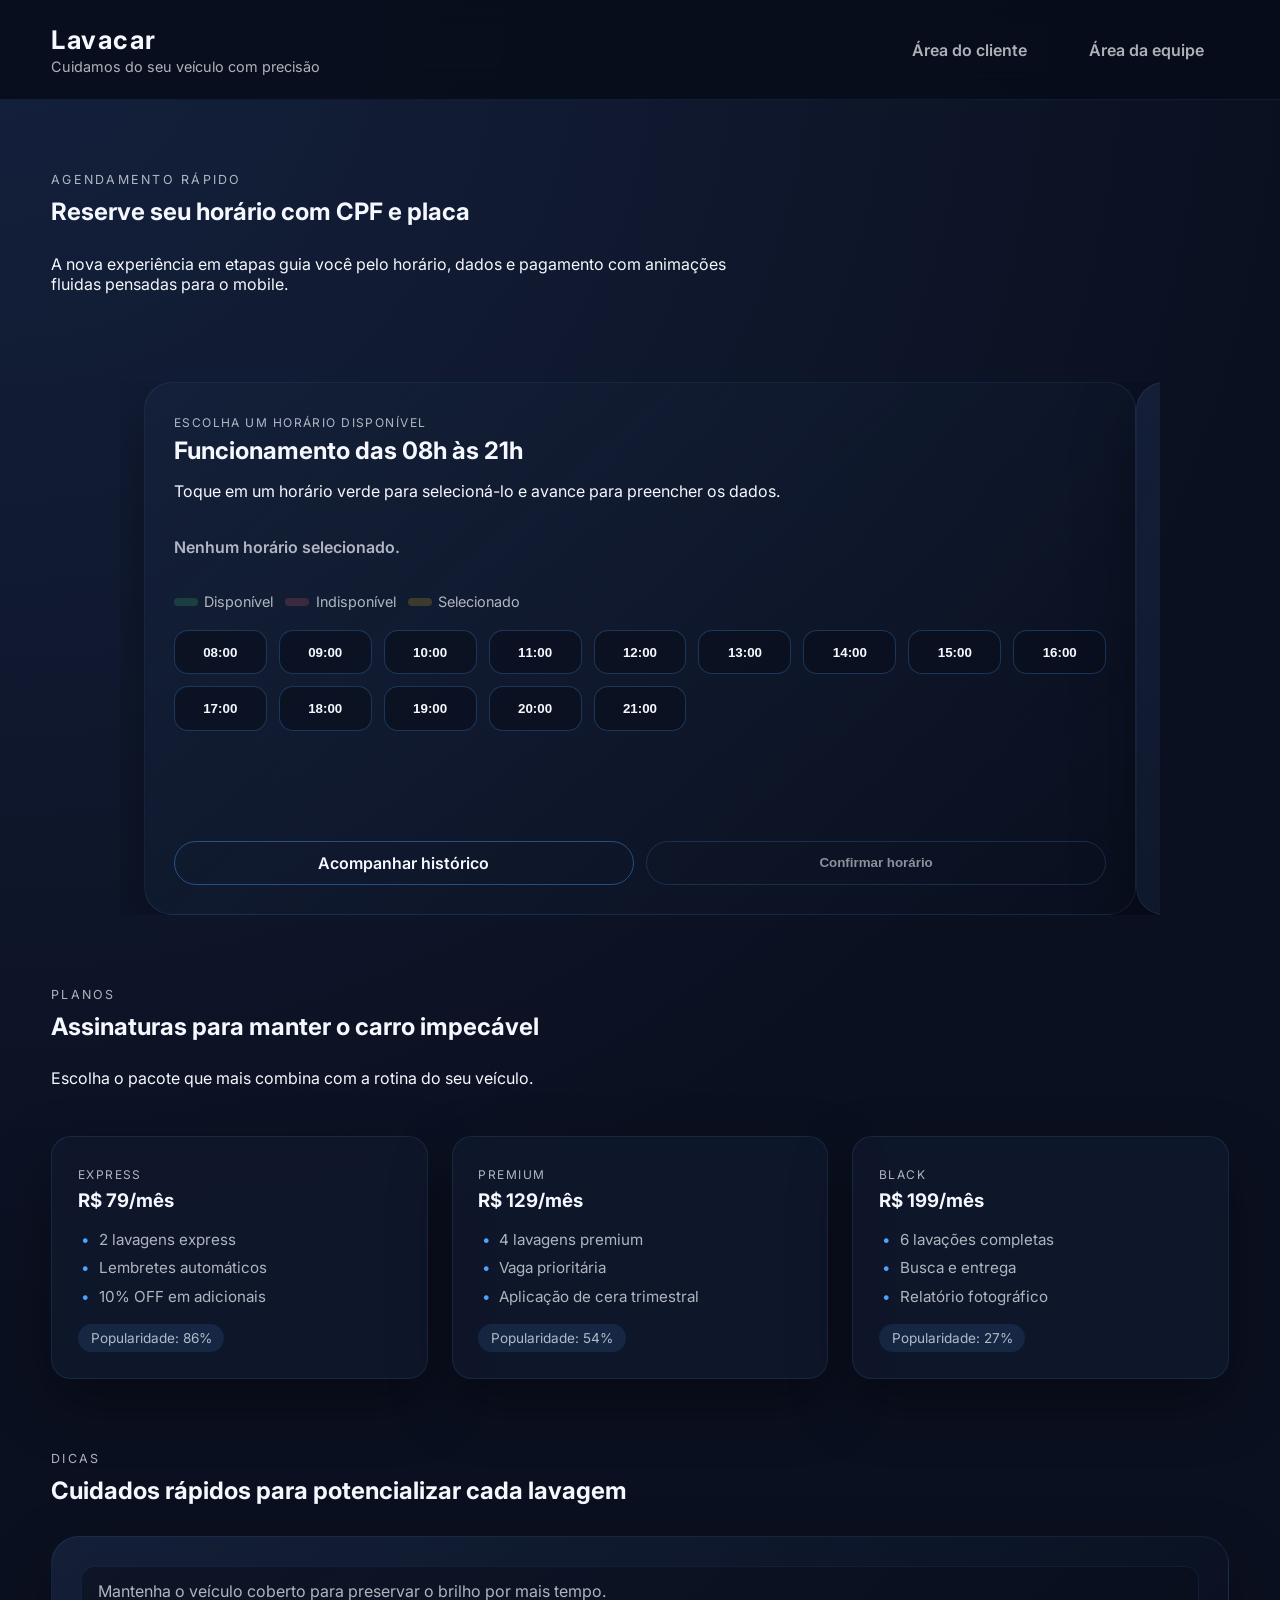
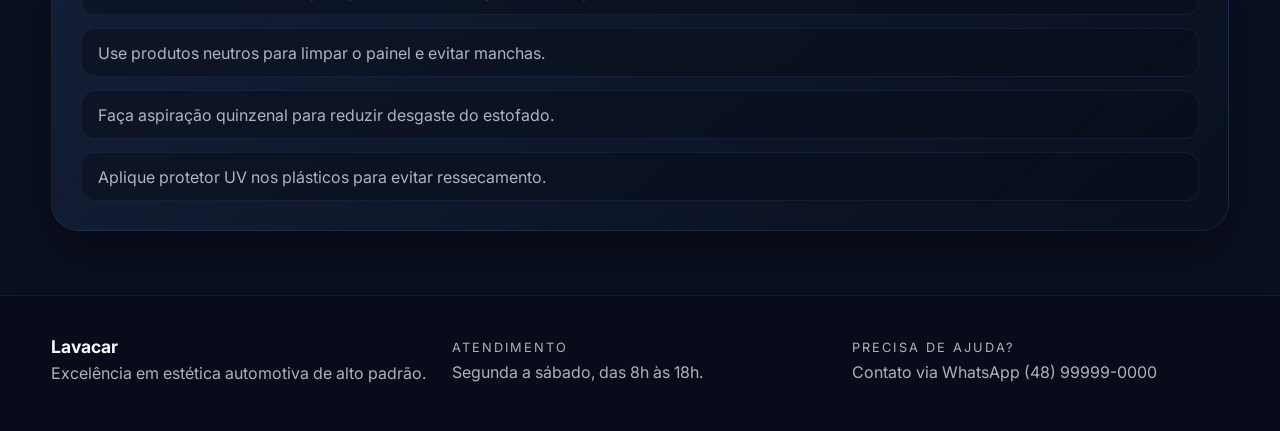
==== commit 8f190db3: "Rework landing quick booking flow" ====
--- a/index.html
+++ b/index.html
@@ -30,63 +30,105 @@
           <span class="section__label">Agendamento rápido</span>
           <h1>Reserve seu horário com CPF e placa</h1>
           <p>
-            Informe os dados essenciais e escolha o tipo de lavagem para garantir um horário em
-            menos de um minuto.
+            A nova experiência em etapas guia você pelo horário, dados e pagamento com animações
+            fluidas pensadas para o mobile.
           </p>
         </header>
-        <div class="quick-booking__grid">
-          <form class="card quick-booking__form" id="quickBookingForm" novalidate>
-            <div class="form-group">
-              <label for="bookingCpf">CPF</label>
-              <input type="text" id="bookingCpf" name="cpf" inputmode="numeric" maxlength="14" placeholder="000.000.000-00" required />
+
+        <form class="booking-flow" id="quickBookingForm" novalidate>
+          <div class="booking-flow__viewport">
+            <div class="booking-flow__track" data-current-step="slots">
+              <section class="card booking-step" data-step="slots">
+                <header>
+                  <span class="card__label">Escolha um horário disponível</span>
+                  <h2>Funcionamento das 08h às 21h</h2>
+                  <p>Toque em um horário verde para selecioná-lo e avance para preencher os dados.</p>
+                </header>
+                <p id="selectedSlotInfo" class="booking-step__status is-muted">Nenhum horário selecionado.</p>
+                <ul class="legend">
+                  <li><span class="badge badge--available"></span> Disponível</li>
+                  <li><span class="badge badge--danger"></span> Indisponível</li>
+                  <li><span class="badge badge--pending"></span> Selecionado</li>
+                </ul>
+                <ul class="time-slots" id="timeSlotsList"></ul>
+                <div class="booking-step__actions">
+                  <a class="btn-secondary" href="autenticacao.html">Acompanhar histórico</a>
+                  <button type="button" class="btn-primary" id="advanceToDetails" disabled>Confirmar horário</button>
+                </div>
+              </section>
+
+              <section class="card booking-step" data-step="details" aria-hidden="true">
+                <header>
+                  <span class="card__label">Dados do agendamento</span>
+                  <h2>Informe CPF, placa e tipo de lavagem</h2>
+                  <p>Preencha seus dados para vincular o agendamento e facilitar próximos acessos.</p>
+                </header>
+                <div class="booking-step__form">
+                  <div class="form-group">
+                    <label for="bookingCpf">CPF</label>
+                    <input type="text" id="bookingCpf" name="cpf" inputmode="numeric" maxlength="14" placeholder="000.000.000-00" required />
+                  </div>
+                  <div class="form-group">
+                    <label for="bookingName">Nome completo</label>
+                    <input type="text" id="bookingName" name="name" placeholder="Nome do cliente" required />
+                  </div>
+                  <div class="form-row">
+                    <div class="form-group">
+                      <label for="bookingPlate">Placa</label>
+                      <input type="text" id="bookingPlate" name="plate" maxlength="8" placeholder="AAA0A00" required />
+                    </div>
+                    <div class="form-group">
+                      <label for="bookingService">Tipo de lavagem</label>
+                      <select id="bookingService" name="service" required>
+                        <option value="">Selecione</option>
+                      </select>
+                    </div>
+                  </div>
+                  <p class="form-helper">Os dados serão associados ao histórico para consultas futuras.</p>
+                </div>
+                <div class="booking-step__actions">
+                  <button type="button" class="btn-secondary" data-step-back="slots">Voltar</button>
+                  <button type="button" class="btn-primary" id="advanceToPayment">Ir para pagamento</button>
+                </div>
+              </section>
+
+              <section class="card booking-step" data-step="payment" aria-hidden="true">
+                <header>
+                  <span class="card__label">Pagamento</span>
+                  <h2>Finalize escolhendo a forma de pagamento</h2>
+                  <p>Selecione a opção preferida para confirmar o agendamento.</p>
+                </header>
+                <div class="payment-options">
+                  <label class="payment-option">
+                    <input type="radio" name="paymentMethod" value="PIX" />
+                    <div class="payment-option__content">
+                      <strong>PIX imediato</strong>
+                      <span>Chave enviada após confirmação</span>
+                    </div>
+                  </label>
+                  <label class="payment-option">
+                    <input type="radio" name="paymentMethod" value="Local" />
+                    <div class="payment-option__content">
+                      <strong>Pagar no local</strong>
+                      <span>Dinheiro ou débito na recepção</span>
+                    </div>
+                  </label>
+                  <label class="payment-option">
+                    <input type="radio" name="paymentMethod" value="Cartão" />
+                    <div class="payment-option__content">
+                      <strong>Apple Pay / Mercado Pago</strong>
+                      <span>Finalize digitalmente e agilize sua saída</span>
+                    </div>
+                  </label>
+                </div>
+                <div class="booking-step__actions">
+                  <button type="button" class="btn-secondary" data-step-back="details">Voltar</button>
+                  <button type="submit" class="btn-primary">Confirmar agendamento</button>
+                </div>
+              </section>
             </div>
-            <div class="form-group">
-              <label for="bookingName">Nome completo</label>
-              <input type="text" id="bookingName" name="name" placeholder="Nome do cliente" required />
-            </div>
-            <div class="form-row">
-              <div class="form-group">
-                <label for="bookingPlate">Placa</label>
-                <input type="text" id="bookingPlate" name="plate" maxlength="8" placeholder="AAA0A00" required />
-              </div>
-              <div class="form-group">
-                <label for="bookingService">Tipo de lavagem</label>
-                <select id="bookingService" name="service" required>
-                  <option value="">Selecione</option>
-                </select>
-              </div>
-            </div>
-            <p class="form-helper">Selecione o horário disponível ao lado para concluir o agendamento.</p>
-            <button type="submit" class="btn-primary">Confirmar agendamento</button>
-          </form>
-
-          <aside class="card quick-booking__details">
-            <header>
-              <span class="card__label">Status do agendamento</span>
-              <h2>Escolha um horário disponível</h2>
-            </header>
-            <p id="selectedSlotInfo">Nenhum horário selecionado.</p>
-            <ul class="legend">
-              <li><span class="badge badge--available"></span> Disponível</li>
-              <li><span class="badge badge--danger"></span> Indisponível</li>
-              <li><span class="badge badge--pending"></span> Selecionado</li>
-            </ul>
-            <div class="details__cta">
-              <a class="btn-secondary" href="autenticacao.html">Acompanhar histórico</a>
-            </div>
-          </aside>
-        </div>
-      </section>
-
-      <section class="section slots" id="horarios">
-        <header class="section__header">
-          <span class="section__label">Horários disponíveis</span>
-          <h2>Funcionamento das 08h às 21h</h2>
-          <p>Clique para selecionar um horário verde. Vermelho indica indisponibilidade.</p>
-        </header>
-        <div class="card slots-card">
-          <ul class="time-slots" id="timeSlotsList"></ul>
-        </div>
+          </div>
+        </form>
       </section>
 
       <section class="section plans" id="planos">
--- a/styles.css
+++ b/styles.css
@@ -649,37 +649,147 @@
   color: var(--text-muted);
 }
 
-.quick-booking__grid {
-  display: grid;
-  grid-template-columns: repeat(auto-fit, minmax(320px, 1fr));
-  gap: 2rem;
-  align-items: stretch;
-}
-
-.quick-booking__form {
+
+.booking-flow {
+  margin-top: 2.5rem;
+  max-width: 1040px;
+  margin-inline: auto;
   display: flex;
   flex-direction: column;
   gap: 1rem;
-}
-
-.quick-booking__details {
-  display: flex;
-  flex-direction: column;
-  gap: 1.2rem;
-  background: linear-gradient(145deg, rgba(73, 163, 255, 0.12), rgba(17, 24, 45, 0.9));
-}
-
-.quick-booking__details p {
-  margin: 0;
-  color: var(--text-muted);
-}
-
-.details__cta {
+  width: 100%;
+}
+
+.booking-flow__viewport {
+  position: relative;
+  overflow: hidden;
+  border-radius: var(--radius-lg);
+  padding: 0 clamp(0.75rem, 3vw, 1.5rem);
+}
+
+.booking-flow__track {
+  display: flex;
+  width: 100%;
+  transition: transform 0.45s ease;
+  gap: 0;
+  transform: translateX(0);
+}
+
+.booking-step {
+  flex: 0 0 100%;
+  display: flex;
+  flex-direction: column;
+  gap: 1.25rem;
+  min-height: 100%;
+}
+
+.booking-step header p {
+  margin-bottom: 0;
+}
+
+.booking-step__status {
+  font-weight: 600;
+  color: var(--text);
+}
+
+.booking-step__status.is-muted {
+  color: var(--text-muted);
+}
+
+.booking-step__form {
+  display: flex;
+  flex-direction: column;
+  gap: 1rem;
+}
+
+.booking-step__actions {
+  display: flex;
+  flex-wrap: wrap;
+  gap: 0.75rem;
   margin-top: auto;
 }
 
-.details__cta .btn-secondary {
-  width: fit-content;
+.booking-step__actions .btn-primary,
+.booking-step__actions .btn-secondary {
+  flex: 1;
+  min-width: 160px;
+}
+
+.booking-step__actions .btn-secondary {
+  background: transparent;
+  border: 1px solid rgba(73, 163, 255, 0.4);
+}
+
+#advanceToDetails:disabled {
+  opacity: 0.55;
+  cursor: not-allowed;
+}
+
+.payment-options {
+  display: flex;
+  flex-direction: column;
+  gap: 0.75rem;
+}
+
+.payment-option {
+  display: flex;
+  align-items: center;
+  gap: 0.85rem;
+  border: 1px solid rgba(73, 163, 255, 0.25);
+  border-radius: var(--radius-md);
+  padding: 0.9rem 1rem;
+  background: rgba(10, 15, 28, 0.6);
+  transition: border-color 0.2s ease, background 0.2s ease;
+}
+
+.payment-option input[type="radio"] {
+  width: 1.1rem;
+  height: 1.1rem;
+  accent-color: var(--accent);
+}
+
+.payment-option__content {
+  display: flex;
+  flex-direction: column;
+  gap: 0.25rem;
+}
+
+.payment-option strong {
+  font-weight: 600;
+  color: var(--text);
+}
+
+.payment-option span {
+  color: var(--text-muted);
+  font-size: 0.9rem;
+}
+
+.payment-option:hover,
+.payment-option:has(input[type="radio"]:checked) {
+  border-color: rgba(73, 163, 255, 0.6);
+  background: rgba(73, 163, 255, 0.08);
+}
+
+@media (max-width: 768px) {
+  .booking-flow {
+    margin-top: 2rem;
+  }
+
+  .booking-step__actions {
+    flex-direction: column;
+  }
+
+  .booking-step__actions .btn-primary,
+  .booking-step__actions .btn-secondary {
+    min-width: unset;
+    width: 100%;
+  }
+}
+
+@media (min-width: 1024px) {
+  .booking-flow__viewport {
+    border-radius: var(--radius-xl);
+  }
 }
 
 .time-slots {
